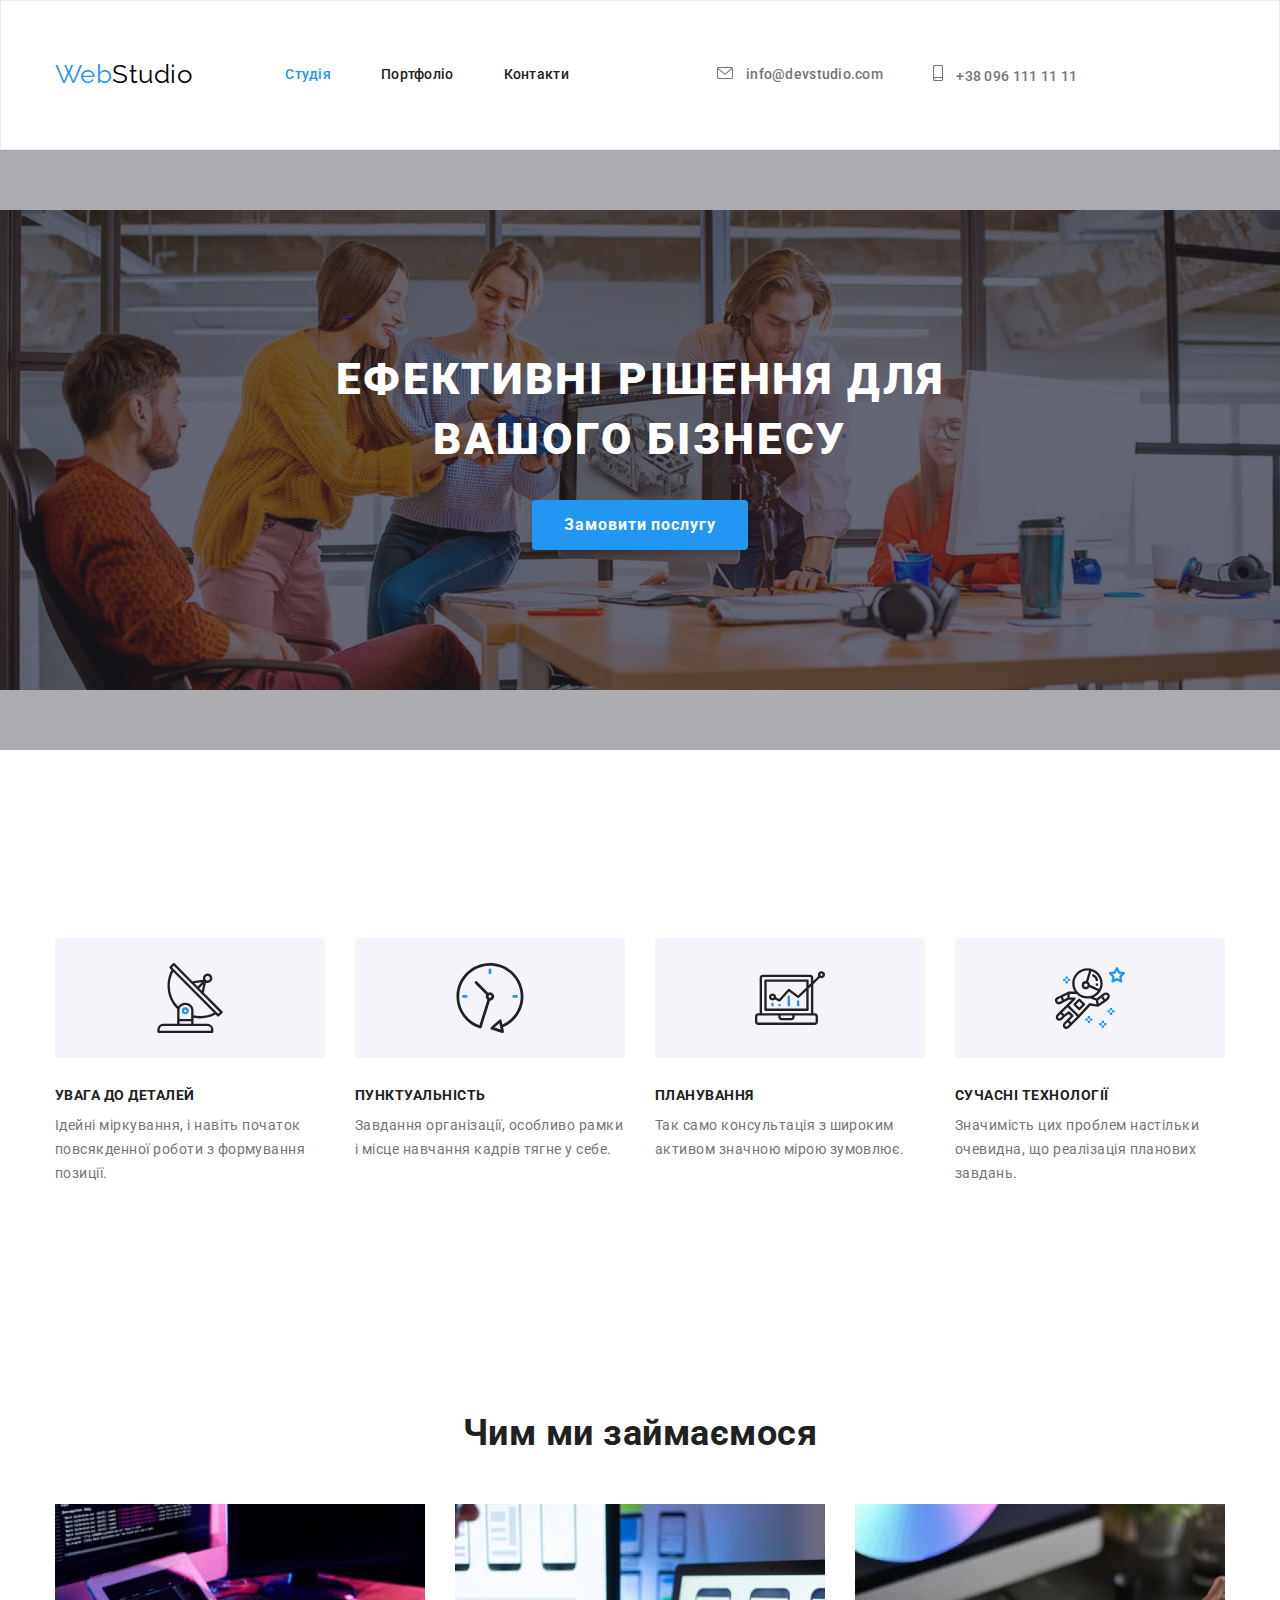
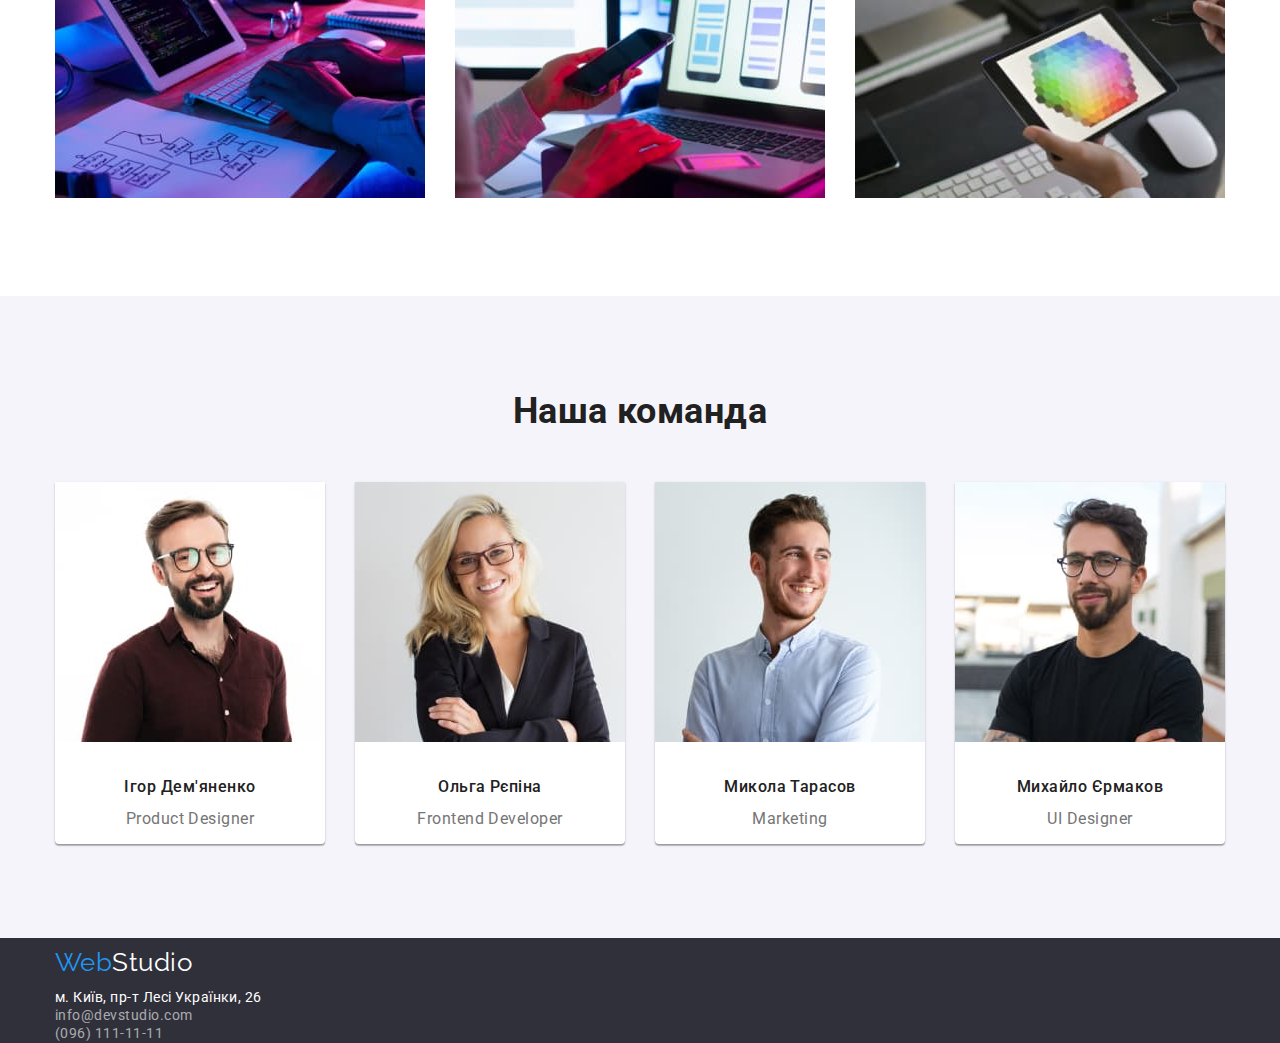
==== index.html @ 2abb7771 "Відредагував Benefits" ====
<!DOCTYPE html>
<html lang="uk">
  <head>
    <meta charset="UTF-8" />
    <meta http-equiv="X-UA-Compatible" content="IE=edge" />
    <meta name="viewport" content="width=device-width, initial-scale=1.0" />
    <title>Document</title>
    <link rel="preconnect" href="https://fonts.googleapis.com" />
    <link rel="preconnect" href="https://fonts.gstatic.com" crossorigin />
    <link
      href="https://fonts.googleapis.com/css2?family=Raleway:wght@700&family=Roboto:wght@400;500;700;900&display=swap"
      rel="stylesheet"
    />
    <link
      rel="stylesheet"
      href="https://cdnjs.cloudflare.com/ajax/libs/modern-normalize/1.1.0/modern-normalize.min.css"
    />
    <link rel="stylesheet" href="./css/styles.css" />
  </head>

  <body>
    <!-- Шапка сайта -->

    <header class="header">
      <div class="container-header">
        <a class="logo" href="./index.html"
          ><span class="logo-web">Web</span>Studio</a
        >

        <nav>
          <ul class="nav-site list">
            <li class="nav-link">
              <a href="./index.html" class="link current">Студія</a>
            </li>
            <li class="nav-link">
              <a href="./portfolio.html" class="link">Портфоліо</a>
            </li>
            <li class="nav-link"><a href="#" class="link">Контакти</a></li>
          </ul>
        </nav>
        <div class="container-contact">
          <ul class="nav list">
            <li class="nav-contact">
              <a href="mailto:info@devstudio.com" class="item-header">
                <svg class="icon-header" width="16" height="12">
                  <use href="./images/sprite.svg#icon-mail"></use>
                </svg>
                info@devstudio.com</a
              >
            </li>
            <li class="nav-contact">
              <a href="tel:+380961111111" class="item-header">
                <svg class="icon-header" width="10" height="16">
                  <use href="./images/sprite.svg#icon-smartphone"></use>
                </svg>
                +38 096 111 11 11</a
              >
            </li>
          </ul>
        </div>
      </div>
    </header>

    <main>
      <!-- Герой -->
      <section class="hero">
        <div class="overlay">
          <h1 class="hero-title">Ефективні рішення для вашого бізнесу</h1>
          <button class="button" type="button">Замовити послугу</button>
        </div>
      </section>

      <!-- Переваги -->
      <section class="section-benefits">
        <div class="container-benefits">
          <h2 hidden>Наши переваги</h2>
          <ul class="section-title list">
            <li class="title-benefits">
              <div class="benefits-img">
              <svg class="benefits-icon" width="70" height="70">
                  <use href="./images/sprite.svg#icon-antenna"></use>>
                </div>             
                  <h3 class="title-item">Увага до деталей</h3>
              <p class="subtitle-item">
                Ідейні міркування, і навіть початок повсякденної роботи з
                формування позиції.
              </p>
            </li>
            <li class="title-benefits">
              <div class="benefits-img">
                <svg class="benefits-icon" width="70" height="70">
                  <use href="./images/sprite.svg#icon-clock"></use>
                </svg>
              </div>
              <h3 class="title-item">Пунктуальність</h3>
              <p class="subtitle-item">
                Завдання організації, особливо рамки і місце навчання кадрів
                тягне у себе.
              </p>
            </li>
            <li class="title-benefits">
              <div class="benefits-img">
              <svg class="benefits-icon" width="70" height="70">
                  <use href="./images/sprite.svg#icon-diagram"></use>>
                </div>         
              <h3 class="title-item">Планування</h3>
              <p class="subtitle-item">
                Так само консультація з широким активом значною мірою зумовлює.
              </p>
            </li>
            <li class="title-benefits">
              <div class="benefits-img">
              <svg class="benefits-icon" width="70" height="70">
                  <use href="./images/sprite.svg#icon-astronaut"></use>>
                </div>         
              <h3 class="title-item">Сучасні технології</h3>
              <p class="subtitle-item">
                Значимість цих проблем настільки очевидна, що реалізація
                планових завдань.
              </p>
            </li>
          </ul>
        </div>
      </section>

      <!-- Що робимо -->
      <section class="section-work">
        <div class="container-work">
          <h2 class="work-title">Чим ми займаємося</h2>
          <ul class="work-list list">
            <li class="photo-work">
              <img
                src="./images/pict1.jpg"
                alt="Друкує на клавіатурі компьютера"
                width="370"
              />
            </li>
            <li class="photo-work">
              <img
                src="./images/pict2.jpg"
                alt="Працює з ноутбуком"
                width="370"
              />
            </li>
            <li class="photo-work">
              <img
                src="./images/pict3.jpg"
                alt="Малює на планшеті"
                width="370"
              />
            </li>
          </ul>
        </div>
      </section>

      <!-- Наша команда -->
      <section class="section-team">
        <div class="container-team">
          <h2 class="team-title">Наша команда</h2>
          <ul class="team list">
            <li class="tiam-foto">
              <img src="./images/photo1.jpg" alt="Ігор" width="270" />
              <h3 class="title">Ігор Дем'яненко</h3>
              <p class="subtitle">Product Designer</p>
            </li>
            <li class="tiam-foto">
              <img src="./images/photo2.jpg" alt="Ольга" width="270" />
              <h3 class="title">Ольга Рєпіна</h3>
              <p class="subtitle">Frontend Developer</p>
            </li>
            <li class="tiam-foto">
              <img src="./images/photo3.jpg" alt="Микола" width="270" />
              <h3 class="title">Микола Тарасов</h3>
              <p class="subtitle">Marketing</p>
            </li>
            <li class="tiam-foto">
              <img src="./images/photo4.jpg" alt="Михайло" width="270" />
              <h3 class="title">Михайло Єрмаков</h3>
              <p class="subtitle">UI Designer</p>
            </li>
          </ul>
        </div>
      </section>
    </main>

    <!-- Футер -->
    <footer class="footer">
      <div class="container-footer">
        <a class="logo-footer" href="./index.html"
          ><span class="logo-webf">Web</span>Studio</a
        >

        <address>
          <ul class="nav-footer list">
            <li>
              <a
                class="items"
                href="https://goo.gl/maps/CPtrU1FHBa2aNyZL9"
                target="_blank"
                rel="noopener noreferrer nofollow"
              >
                м. Київ, пр-т Лесі Українки, 26</a
              >
            </li>
            <li>
              <a class="items-contact" href="mailto:info@devstudio.com"
                >info@devstudio.com</a
              >
            </li>
            <li>
              <a class="items-contact" href="tel:+380961111111"
                >(096) 111-11-11</a
              >
            </li>
          </ul>
        </address>
      </div>
    </footer>
  </body>
</html>
---- css/styles.css ----
/* колір основного тексту #212121*/
/* вторинний колір тексту rgba(117, 117, 117, 1) */
/* білий #FFFFFF */
/* акцент #2196F3 */
/* вторинний колір фона #F5F4FA */
/* колір контактів #757575 */

:root {
  --primary-text-color: #212121;
  --color-white: #ffffff;
  --text-color: #757575;
  --accent-color: #2196f3;
  --background-color-primary: #2f303a;
  --background-color: #f5f5f5;
  --background-color-sekondary: #f5f4fa;
  --color-logo: #000000;
  --background-color-button: #188ce8;
  --font-family-primary: Roboto;
  --font-family-sekondary: Raleway;
  --color-text-contact: rgba(255, 255, 255, 0.6);
}

body {
  color: var(--primary-text-color);
  font-family: Roboto, sans-serif;
  letter-spacing: 0.03em;
}

.list {
  padding: 0;
  margin: 0;
  list-style: none;
}

/* Лого */

.header {
  border: 1px solid #ececec;
}

.container-header {
  display: flex;
  justify-content: space-between;
  align-items: center;
  width: 100%;
  max-width: 1200px;
  margin: 0 auto;
  padding: 0 15px;
}

.logo {
  padding-top: 24px;
  padding-bottom: 25px;
  margin-right: 93px;

  font-family: var(--font-family-sekondary);
  font-size: 26px;
  line-height: 1.9;
  text-decoration: none;
}

.logo .logo-web {
  color: var(--accent-color);
}

.logo .logo-web:hover,
.logo .logo-web:focus {
  color: var(--primary-text-color);
}

.logo {
  color: var(--color-logo);
}

.logo:hover,
.logo:focus {
  color: var(--accent-color);
}

.nav-site {
  display: flex;
  padding: 32px 0;
  margin: 0 auto;
}

.nav-link:not(:last-child) {
  margin-right: 50px;
}

.nav-link:last-child {
  margin-right: auto;
}

.nav-link .link {
  color: var(--primary-text-color);
  display: block;
  padding: 32px 0;

  font-weight: 500;
  font-size: 14px;
  line-height: 1.14;
  letter-spacing: 0.02em;
  text-decoration: none;
}

.nav-link .link:hover,
.nav-link .link:focus {
  color: var(--accent-color);
}

.nav-link .link.current {
  color: var(--accent-color);
}

.container-contact {
  max-width: 1200px;
  padding-top: 32px;
  padding-bottom: 32px;
  margin: 0 auto;
  text-align: center;
}
.nav {
  display: flex;
  gap: 50px;
}

.nav-contact {
  display: flex;
  justify-content: center;
  align-items: center;
}
.icon-header {
  margin-right: 10px;
  margin-left: auto;
  fill: currentColor;
}
.icon-header:hover {
  color: var(--accent-color);
}

.nav .item-header {
  display: block;
  padding: 32px 0;
  color: var(--text-color);

  font-weight: 500;
  font-size: 14px;
  line-height: 1.14;
  letter-spacing: 0.02em;
  text-decoration: none;
}

.nav .item-header:hover,
.nav .item-header:focus {
  color: var(--accent-color);
}

/* Hero */

.hero {
  padding: 0 0 94px 0;
  text-align: center;
}

.overlay {
  max-width: 100%;
  width: 1600px;
  height: 600px;
  margin-left: auto;
  margin-right: auto;
  background-image: linear-gradient(
      to right,
      rgba(47, 48, 58, 0.4),
      rgba(47, 48, 58, 0.4)
    ),
    url('../images/bg-hero.jpg');
  background-repeat: no-repeat;
  background-position: center;
  background-size: contain;
}

.hero-title {
  max-width: 696px;
  padding-top: 200px;
  margin-top: 0;
  margin-bottom: 30px;
  margin-left: auto;
  margin-right: auto;
  color: var(--color-white);

  font-weight: 900;
  font-size: 44px;
  line-height: 1.36;
  letter-spacing: 0.06em;
  text-transform: uppercase;
}

.button {
  cursor: pointer;

  min-width: 216px;
  padding: 10px 32px;
  margin-bottom: 200px;
  margin-left: auto;
  margin-right: auto;

  font-family: inherit;
  font-weight: 700;
  font-size: 16px;
  line-height: 1.88;
  letter-spacing: 0.06em;
  box-shadow: 0px 4px 4px rgba(0, 0, 0, 0.15);
  border-radius: 4px;
  border: none;
  color: var(--color-white);
  background-color: var(--accent-color);
}

.button:hover,
.button:focus {
  color: var(--color-white);
  background-color: var(--background-color-button);
}

/* Section Переваги */
.section-benefits {
  padding: 94px 0;
}

.container-benefits {
  width: 100%;
  max-width: 1200px;
  margin: 0 auto;
  padding: 0 15px;
}
.section-title {
  display: flex;
  padding-bottom: 24px;
  gap: 30px;
}

.benefits-img {
  display: flex;
  justify-content: center;
  align-items: center;
  width: 270px;
  height: 120px;
  margin-bottom: 30px;
  fill: currentColor;
  background-color: var(--background-color-sekondary);
  border-radius: 4px;
}

.title-item {
  margin-bottom: 10px;
  margin-top: 0;
  font-size: 14px;
  line-height: 1.14;
  text-transform: uppercase;
  color: var(--primary-text-color);
}

.subtitle-item {
  margin-top: 0;

  color: var(--text-color);

  font-size: 14px;
  line-height: 1.71;
}

/* Section Що робимо */
.section-work {
  padding: 94px 0;
  text-align: center;
}

.container-work {
  width: 100%;
  max-width: 1200px;
  margin: 0 auto;
  padding: 0 15px;
}

.work-list {
  display: flex;
  justify-content: center;
  align-items: center;
  gap: 30px;
}

.work-title {
  margin-top: 0;
  margin-bottom: 50px;

  color: var(--primary-text-color);

  font-size: 36px;
  line-height: 1.17;
}

.photo-work:last-child {
  margin-right: 215px;
}

.photo-work:first-child {
  margin-left: 215px;
}
/* Section Наша команда */

.section-team {
  padding: 94px 0;
  text-align: center;
  background-color: var(--background-color-sekondary);
}

.container-team {
  width: 100%;
  max-width: 1200px;
  margin: 0 auto;
  padding: 0 15px;
}

.team {
  display: flex;
  justify-content: center;
  align-items: center;
  gap: 30px;
}

.team-title {
  display: flex;
  justify-content: center;
  align-items: center;
  margin-top: 0;
  margin-bottom: 50px;

  color: var(--primary-text-color);

  font-size: 36px;
  line-height: 1.17;
}

.tiam-foto {
  display: block;

  background-color: var(--color-white);
  box-shadow: 0px 1px 3px rgba(0, 0, 0, 0.12), 0px 1px 1px rgba(0, 0, 0, 0.14),
    0px 2px 1px rgba(0, 0, 0, 0.2);
  border-radius: 0px 0px 4px 4px;
}

.title {
  margin-top: 30px;
  margin-bottom: 0;
  color: var(--primary-text-color);

  font-weight: 500;
  font-size: 16px;
  line-height: 1.19;
}

.subtitle {
  margin-top: 10pt;
  margin-bottom: 16px;
  color: var(--text-color);

  font-size: 16px;
  line-height: 1.19;
}

.social-team {
  display: flex;
  justify-content: center;
  align-items: center;
  width: 206px;
  height: 44px;
  margin-bottom: 30px;
  gap: 16px;
}
.social-icons {
}

/* Footer */
.footer {
  padding-top: 0;
  background-color: var(--background-color-primary);
}

.container-footer {
  width: 100%;
  max-width: 1200px;
  margin: 0 auto;
  padding: 0 15px;
}

.logo-footer .logo-webf {
  font-family: var(--font-family-sekondary);
  font-size: 26px;
  line-height: 1.9;

  color: var(--accent-color);
}

.logo-footer .logo-webf:hover,
.logof .logo-webf:focus {
  color: var(--color-white);
}

.logo-footer {
  font-family: var(--font-family-sekondary);
  font-size: 26px;
  line-height: 1.9;
  text-decoration: none;
  color: var(--color-white);
}

.logo-footer:hover,
.logo-footer:focus {
  color: var(--accent-color);
}

.nav-footer .items {
  color: var(--color-white);

  font-style: normal;
  font-size: 14px;
  line-height: 1.17;
  text-decoration: none;
}

.nav-footer .items:hover,
.nav-footer .items:focus {
  color: var(--accent-color);
}

.nav-footer .items-contact {
  color: var(--color-text-contact);

  font-style: normal;
  font-size: 14px;
  line-height: 1.17;
  text-decoration: none;
}

.nav-footer .items-contact:hover,
.nav-footer .items-contact:focus {
  color: var(--accent-color);
}

/* Стилі для portfolio.html */

/* Кнопки навігації */
.project {
  padding: 94px 0;
  background-color: var(--color-white);
  border: 1px solid #eeeeee;
}

.container-project {
  width: 100%;
  max-width: 1200px;
  margin: 0 auto;
  padding: 0 15px;
}

.btn {
  display: flex;
  justify-content: center;
  margin-bottom: 50px;
  gap: 8px;
}

.buttons {
  cursor: pointer;

  padding: 6px 22px;

  color: var(--primary-text-color);
  background-color: var(--background-color-sekondary);
  box-shadow: 0px 3px 1px rgba(0, 0, 0, 0.1), 0px 1px 2px rgba(0, 0, 0, 0.08),
    0px 2px 2px rgba(0, 0, 0, 0.12);
  border-radius: 4px;
  border: none;

  font-family: inherit;
  font-weight: 500;
  font-size: 16px;
  line-height: 1.63;
  text-align: center;
}

.buttons:hover,
.buttons:focus {
  color: var(--color-white);
  background-color: var(--accent-color);
}

/* Наші проекти */
.container-portfolio {
  width: 100%;
  max-width: 1200px;
  margin: 0 auto;
  padding: 0;
}
.portfolio-list {
  display: flex;
  justify-content: space-between;
  flex-wrap: wrap;
  padding: 0;
  margin: 0;
  gap: 30px 30px;
}

.section-project {
  width: 370px;
  height: 404px;
  border: 1px solid #eeeeee;
}

.photo-portfolio {
  display: block;
  margin-bottom: 20px;
}

.aside-subject {
  padding: 0 24px;

  margin-top: 0;
  margin-bottom: 4px;
  color: var(--primary-text-color);

  font-size: 18px;
  line-height: 2;
  letter-spacing: 0.06em;
}

.subject {
  padding: 0 24px;
  margin-top: 0px;
  margin-bottom: 20px;
  color: var(--text-color);

  font-size: 16px;
  line-height: 1.88;
}
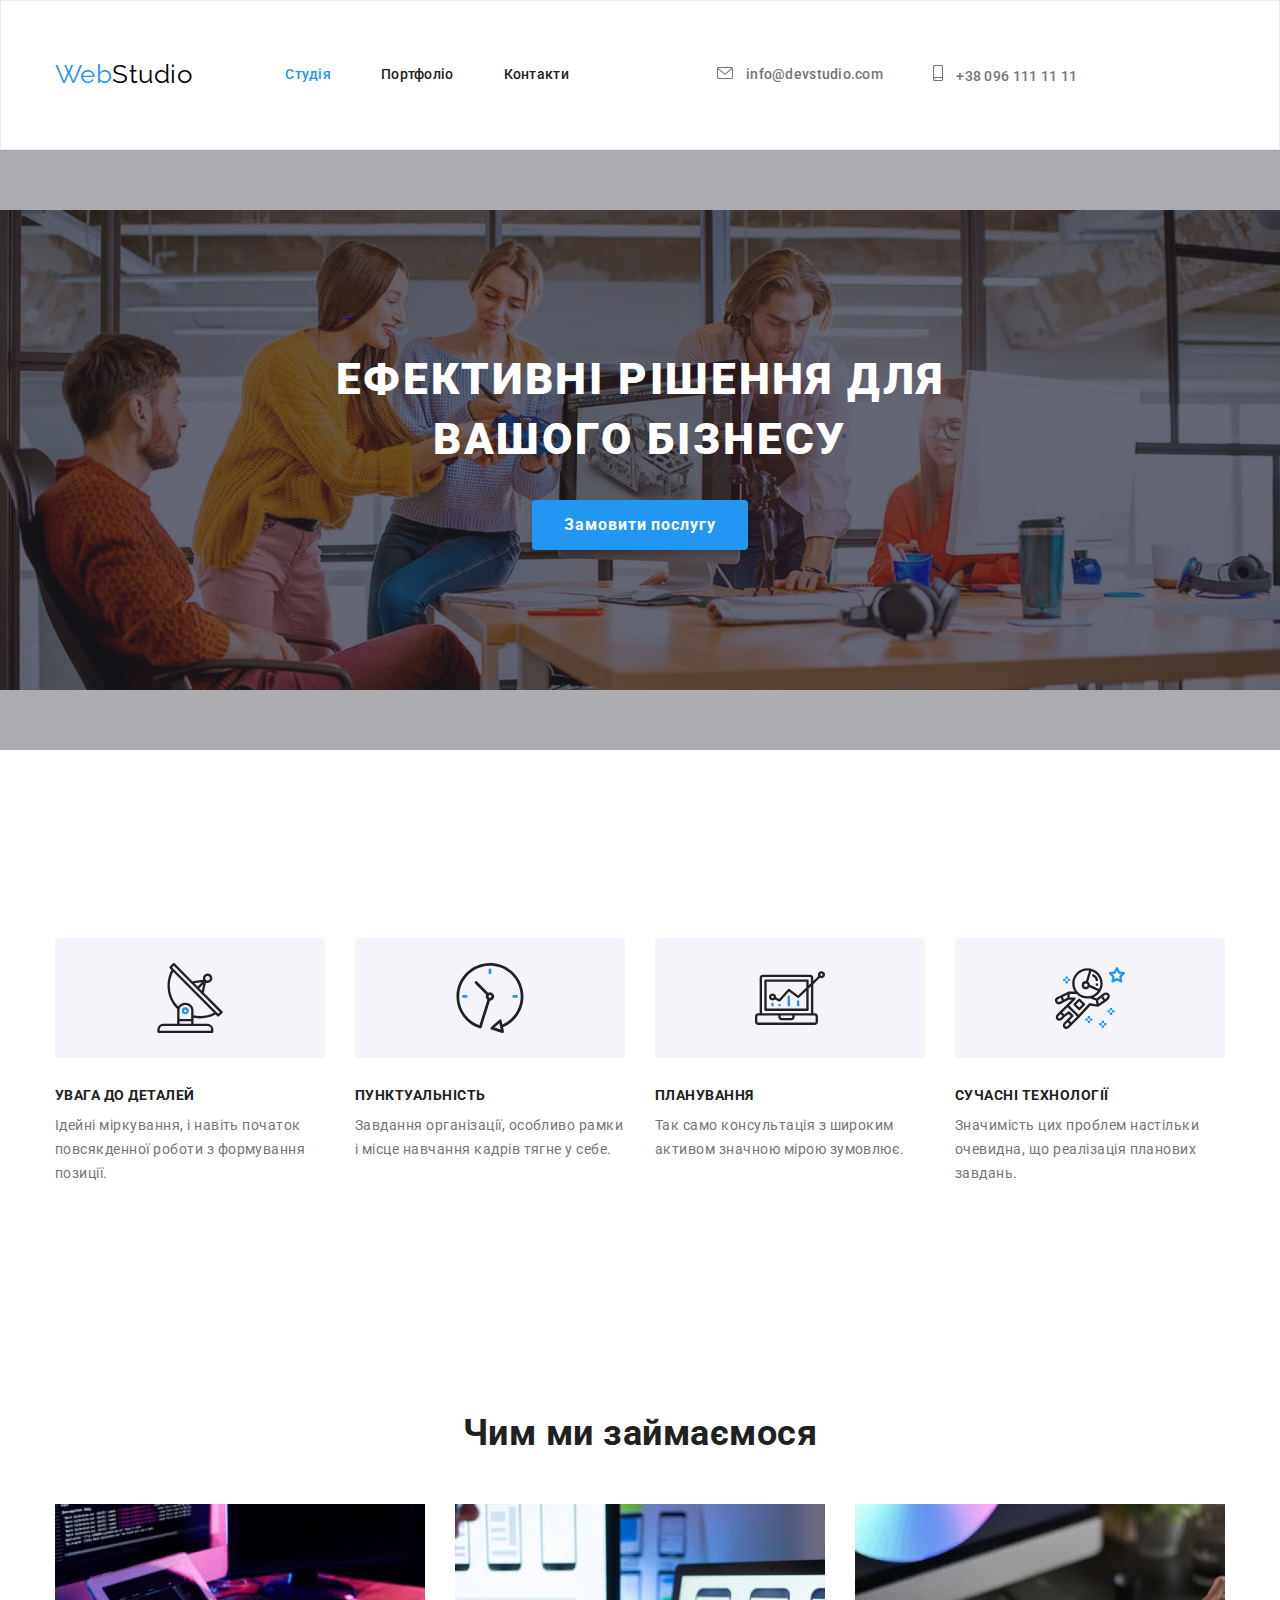
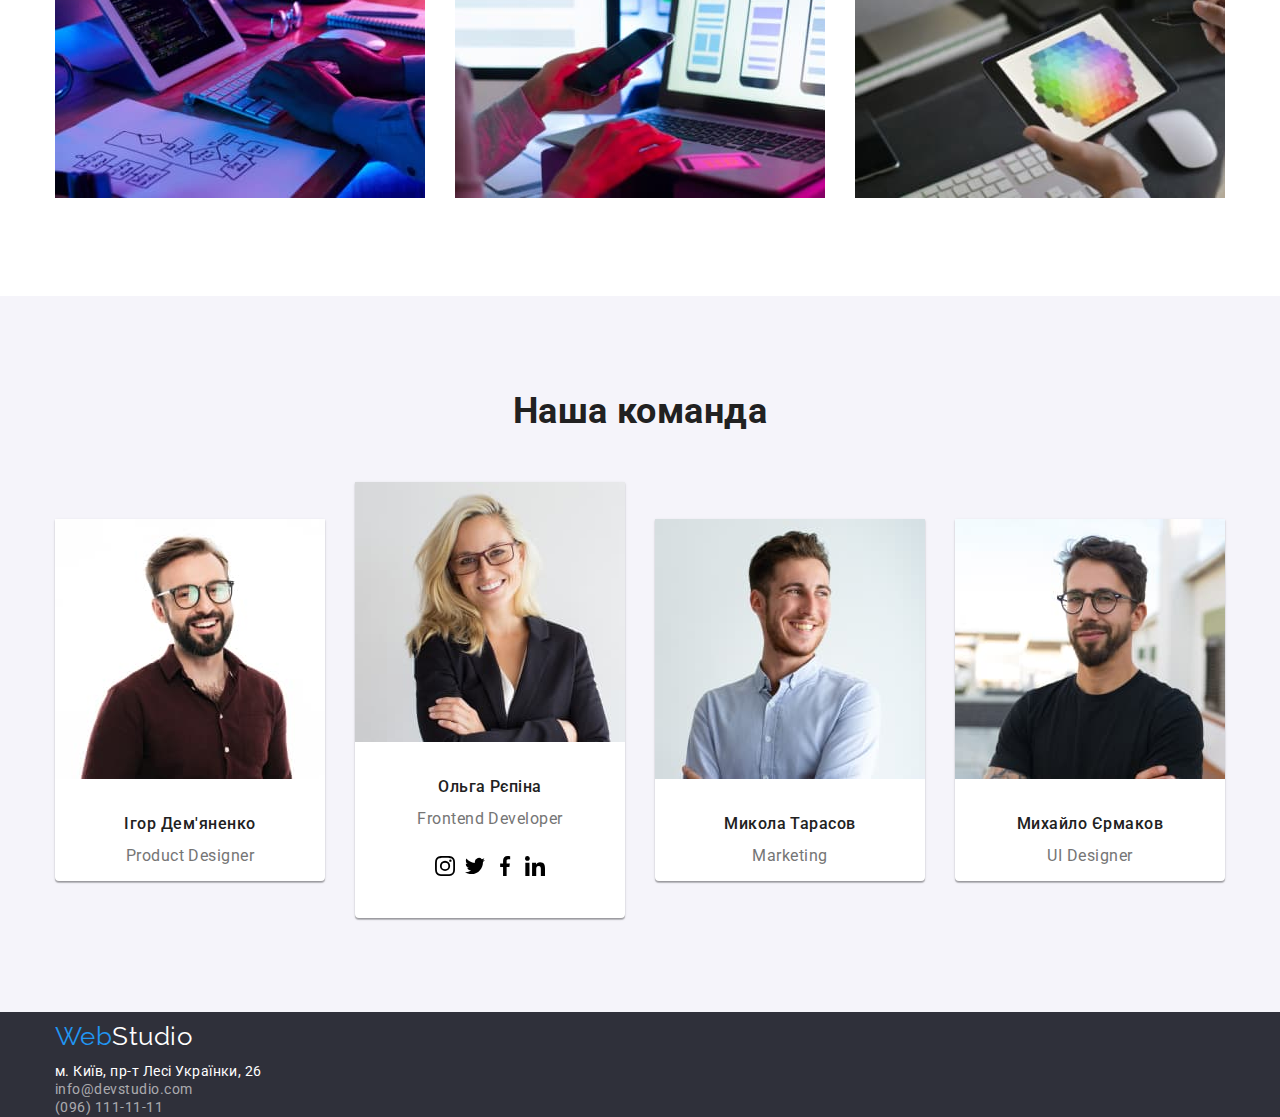
==== commit 64953537: "Logo social" ====
--- a/index.html
+++ b/index.html
@@ -75,12 +75,13 @@
         <div class="container-benefits">
           <h2 hidden>Наши переваги</h2>
           <ul class="section-title list">
+            
             <li class="title-benefits">
               <div class="benefits-img">
               <svg class="benefits-icon" width="70" height="70">
-                  <use href="./images/sprite.svg#icon-antenna"></use>>
-                </div>             
-                  <h3 class="title-item">Увага до деталей</h3>
+                  <use href="./images/sprite.svg#icon-antenna"></use>
+                </div>
+                <h3 class="title-item">Увага до деталей</h3>
               <p class="subtitle-item">
                 Ідейні міркування, і навіть початок повсякденної роботи з
                 формування позиції.
@@ -167,6 +168,31 @@
               <img src="./images/photo2.jpg" alt="Ольга" width="270" />
               <h3 class="title">Ольга Рєпіна</h3>
               <p class="subtitle">Frontend Developer</p>
+            <ul class="social-team list"> 
+              <div class="social-logo">
+                <li>                  
+                  <svg class="social-icon" width="20" height="20">
+                    <use href="./images/sprite.svg#icon-instagram"></use>
+                  </svg>
+                </li>
+                <li>                  
+                  <svg class="social-icon" width="20" height="20">
+                    <use href="./images/sprite.svg#icon-twitter"></use>
+                  </svg>
+                </li>
+                <li>                  
+                  <svg class="social-icon" width="20" height="20">
+                    <use href="./images/sprite.svg#icon-facebook"></use>
+                  </svg>
+                </li>
+                <li>                  
+                  <svg class="social-icon" width="20" height="20">
+                    <use href="./images/sprite.svg#icon-linkedin"></use>
+                  </svg>
+                </li>
+              </div>
+
+            </ul>
             </li>
             <li class="tiam-foto">
               <img src="./images/photo3.jpg" alt="Микола" width="270" />
--- a/css/styles.css
+++ b/css/styles.css
@@ -378,9 +378,27 @@
   margin-bottom: 30px;
   gap: 16px;
 }
-.social-icons {
-}
-
+
+.social-team {
+  margin-left: auto;
+  margin-right: auto;
+}
+
+.social-logo {
+  display: flex;
+  justify-content: center;
+  align-items: center;
+  width: 206px;
+  height: 44px;
+
+  gap: 10px;
+}
+
+.social-icon {
+  display: flex;
+  justify-content: center;
+  align-items: center;
+}
 /* Footer */
 .footer {
   padding-top: 0;
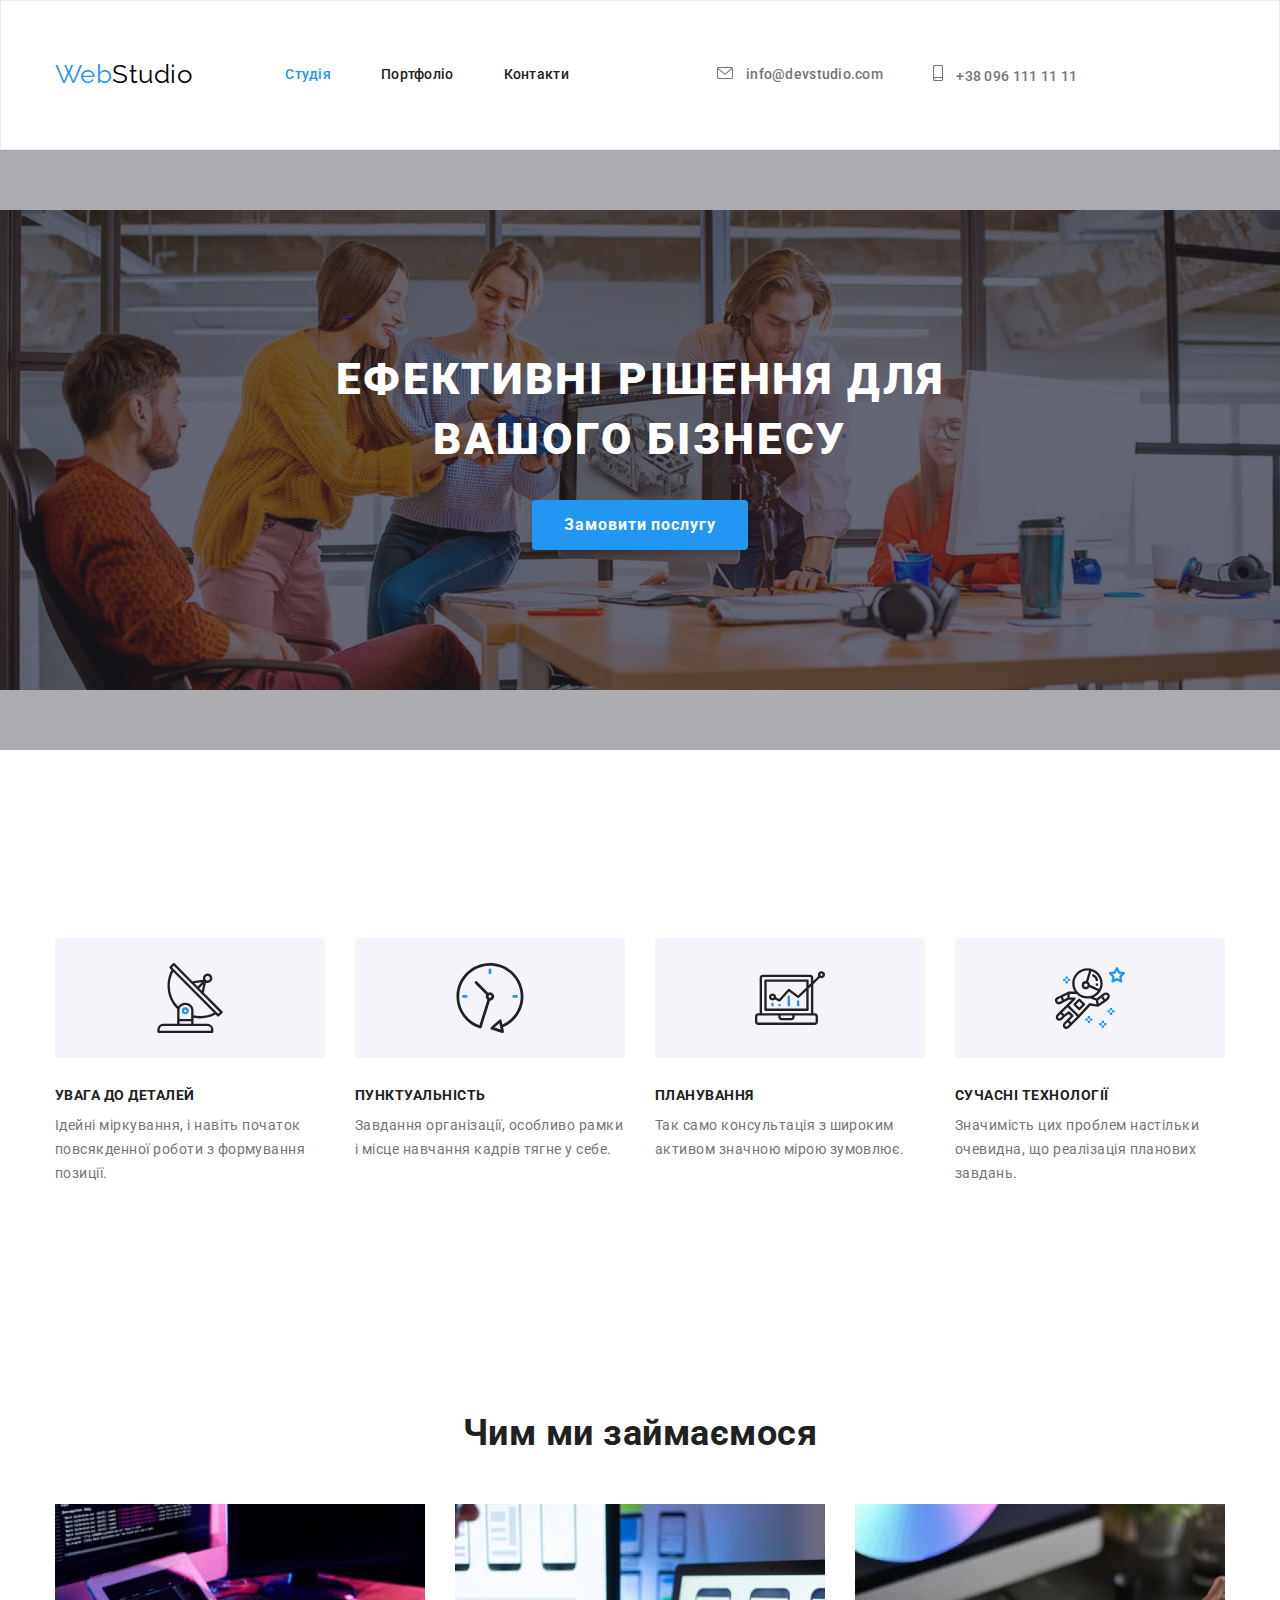
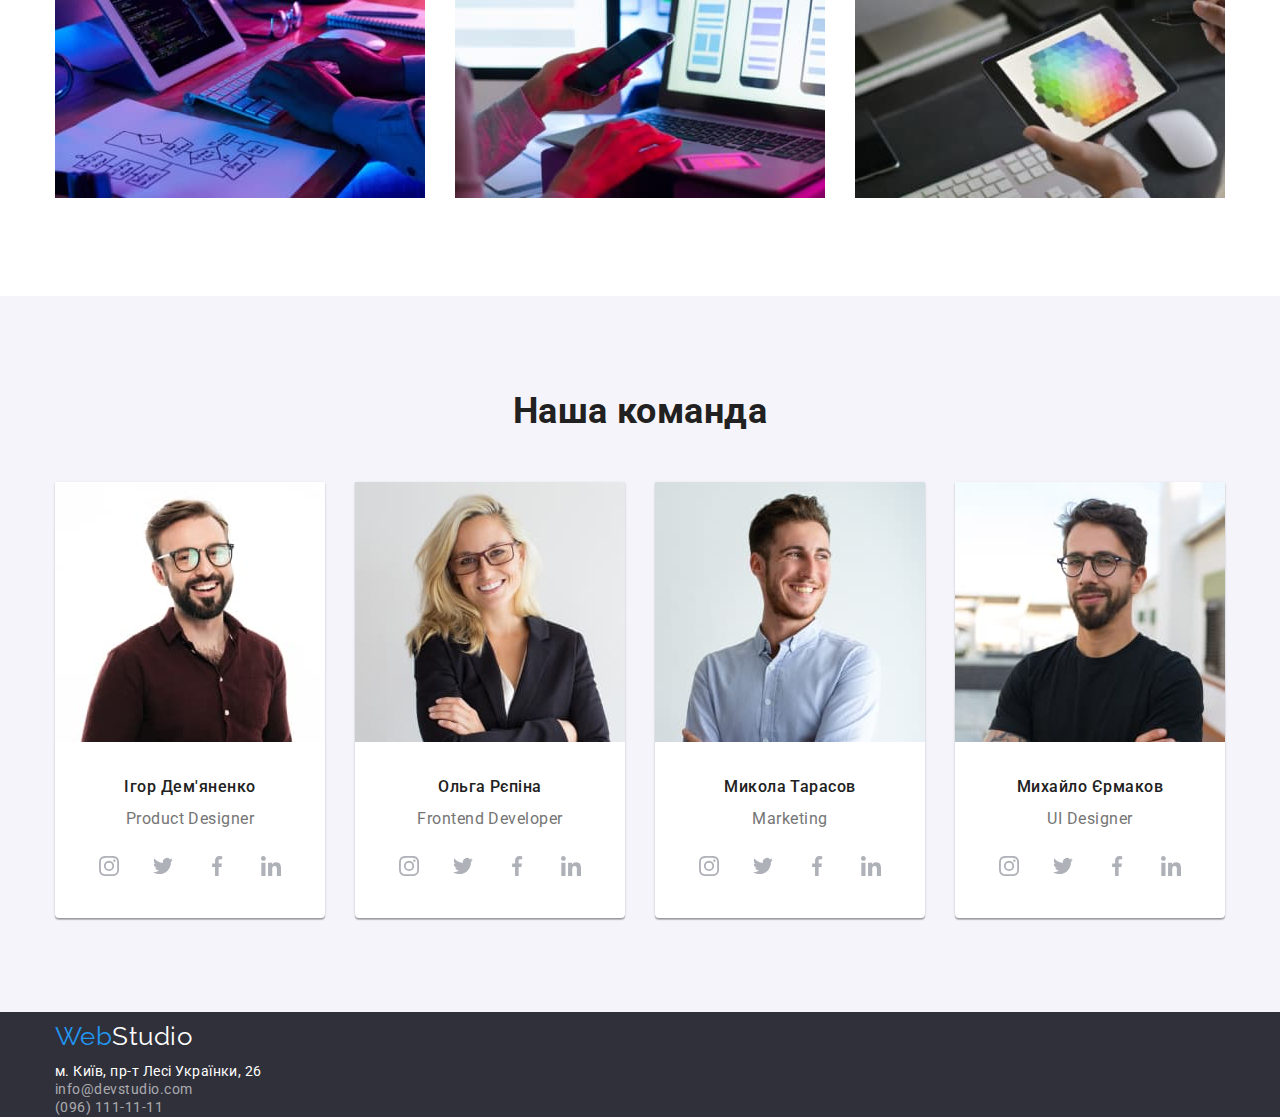
==== commit f8022e20: "Icon Team" ====
--- a/index.html
+++ b/index.html
@@ -74,8 +74,7 @@
       <section class="section-benefits">
         <div class="container-benefits">
           <h2 hidden>Наши переваги</h2>
-          <ul class="section-title list">
-            
+          <ul class="section-title list">            
             <li class="title-benefits">
               <div class="benefits-img">
               <svg class="benefits-icon" width="70" height="70">
@@ -163,6 +162,38 @@
               <img src="./images/photo1.jpg" alt="Ігор" width="270" />
               <h3 class="title">Ігор Дем'яненко</h3>
               <p class="subtitle">Product Designer</p>
+            <ul class="social-team list"> 
+              <div class="social-logo">
+                <li>
+                  <a class="social-link" href="#">                   
+                  <svg class="social-icon" width="20" height="20">
+                    <use href="./images/sprite.svg#icon-instagram"></use>
+                  </svg>
+                  </a> 
+                </li>
+                <li> 
+                  <a class="social-link" href="#">                 
+                  <svg class="social-icon" width="20" height="20">
+                    <use href="./images/sprite.svg#icon-twitter"></use>
+                  </svg>
+                  </a>
+                </li>
+                <li>
+                  <a class="social-link" href="#">
+                  <svg class="social-icon" width="20" height="20">
+                    <use href="./images/sprite.svg#icon-facebook"></use>
+                  </svg>
+                  </a>
+                </li>
+                <li>
+                  <a class="social-link" href="#">                                
+                  <svg class="social-icon" width="20" height="20">
+                    <use href="./images/sprite.svg#icon-linkedin"></use>
+                  </svg>
+                  </a>
+                </li>
+              </div>
+            </ul>
             </li>
             <li class="tiam-foto">
               <img src="./images/photo2.jpg" alt="Ольга" width="270" />
@@ -170,39 +201,110 @@
               <p class="subtitle">Frontend Developer</p>
             <ul class="social-team list"> 
               <div class="social-logo">
-                <li>                  
+                <li>
+                  <a class="social-link" href="#">                   
                   <svg class="social-icon" width="20" height="20">
                     <use href="./images/sprite.svg#icon-instagram"></use>
                   </svg>
-                </li>
-                <li>                  
+                  </a> 
+                </li>
+                <li> 
+                  <a class="social-link" href="#">                 
                   <svg class="social-icon" width="20" height="20">
                     <use href="./images/sprite.svg#icon-twitter"></use>
                   </svg>
-                </li>
-                <li>                  
+                  </a>
+                </li>
+                <li>
+                  <a class="social-link" href="#">
                   <svg class="social-icon" width="20" height="20">
                     <use href="./images/sprite.svg#icon-facebook"></use>
                   </svg>
-                </li>
-                <li>                  
+                  </a>
+                </li>
+                <li>
+                  <a class="social-link" href="#">                                
                   <svg class="social-icon" width="20" height="20">
                     <use href="./images/sprite.svg#icon-linkedin"></use>
                   </svg>
-                </li>
-              </div>
-
+                  </a>
+                </li>
+              </div>
             </ul>
             </li>
             <li class="tiam-foto">
               <img src="./images/photo3.jpg" alt="Микола" width="270" />
               <h3 class="title">Микола Тарасов</h3>
               <p class="subtitle">Marketing</p>
+              <ul class="social-team list"> 
+              <div class="social-logo">
+                <li>
+                  <a class="social-link" href="#">                   
+                  <svg class="social-icon" width="20" height="20">
+                    <use href="./images/sprite.svg#icon-instagram"></use>
+                  </svg>
+                  </a> 
+                </li>
+                <li> 
+                  <a class="social-link" href="#">                 
+                  <svg class="social-icon" width="20" height="20">
+                    <use href="./images/sprite.svg#icon-twitter"></use>
+                  </svg>
+                  </a>
+                </li>
+                <li>
+                  <a class="social-link" href="#">
+                  <svg class="social-icon" width="20" height="20">
+                    <use href="./images/sprite.svg#icon-facebook"></use>
+                  </svg>
+                  </a>
+                </li>
+                <li>
+                  <a class="social-link" href="#">                                
+                  <svg class="social-icon" width="20" height="20">
+                    <use href="./images/sprite.svg#icon-linkedin"></use>
+                  </svg>
+                  </a>
+                </li>
+              </div>
+            </ul>
             </li>
             <li class="tiam-foto">
               <img src="./images/photo4.jpg" alt="Михайло" width="270" />
               <h3 class="title">Михайло Єрмаков</h3>
               <p class="subtitle">UI Designer</p>
+              <ul class="social-team list"> 
+              <div class="social-logo">
+                <li>
+                  <a class="social-link" href="#">                   
+                  <svg class="social-icon" width="20" height="20">
+                    <use href="./images/sprite.svg#icon-instagram"></use>
+                  </svg>
+                  </a> 
+                </li>
+                <li> 
+                  <a class="social-link" href="#">                 
+                  <svg class="social-icon" width="20" height="20">
+                    <use href="./images/sprite.svg#icon-twitter"></use>
+                  </svg>
+                  </a>
+                </li>
+                <li>
+                  <a class="social-link" href="#">
+                  <svg class="social-icon" width="20" height="20">
+                    <use href="./images/sprite.svg#icon-facebook"></use>
+                  </svg>
+                  </a>
+                </li>
+                <li>
+                  <a class="social-link" href="#">                                
+                  <svg class="social-icon" width="20" height="20">
+                    <use href="./images/sprite.svg#icon-linkedin"></use>
+                  </svg>
+                  </a>
+                </li>
+              </div>
+            </ul>
             </li>
           </ul>
         </div>
--- a/css/styles.css
+++ b/css/styles.css
@@ -18,6 +18,7 @@
   --font-family-primary: Roboto;
   --font-family-sekondary: Raleway;
   --color-text-contact: rgba(255, 255, 255, 0.6);
+  --background-color-social: #afb1b8;
 }
 
 body {
@@ -390,15 +391,24 @@
   align-items: center;
   width: 206px;
   height: 44px;
-
   gap: 10px;
 }
 
-.social-icon {
-  display: flex;
-  justify-content: center;
-  align-items: center;
-}
+.social-link {
+  display: flex;
+  justify-content: center;
+  align-items: center;
+  width: 44px;
+  height: 44px;
+  fill: var(--background-color-social);
+  background-color: var(--color-white);
+  border-radius: 50%;
+}
+.social-link:hover {
+  fill: var(--color-white);
+  background-color: var(--accent-color);
+}
+
 /* Footer */
 .footer {
   padding-top: 0;
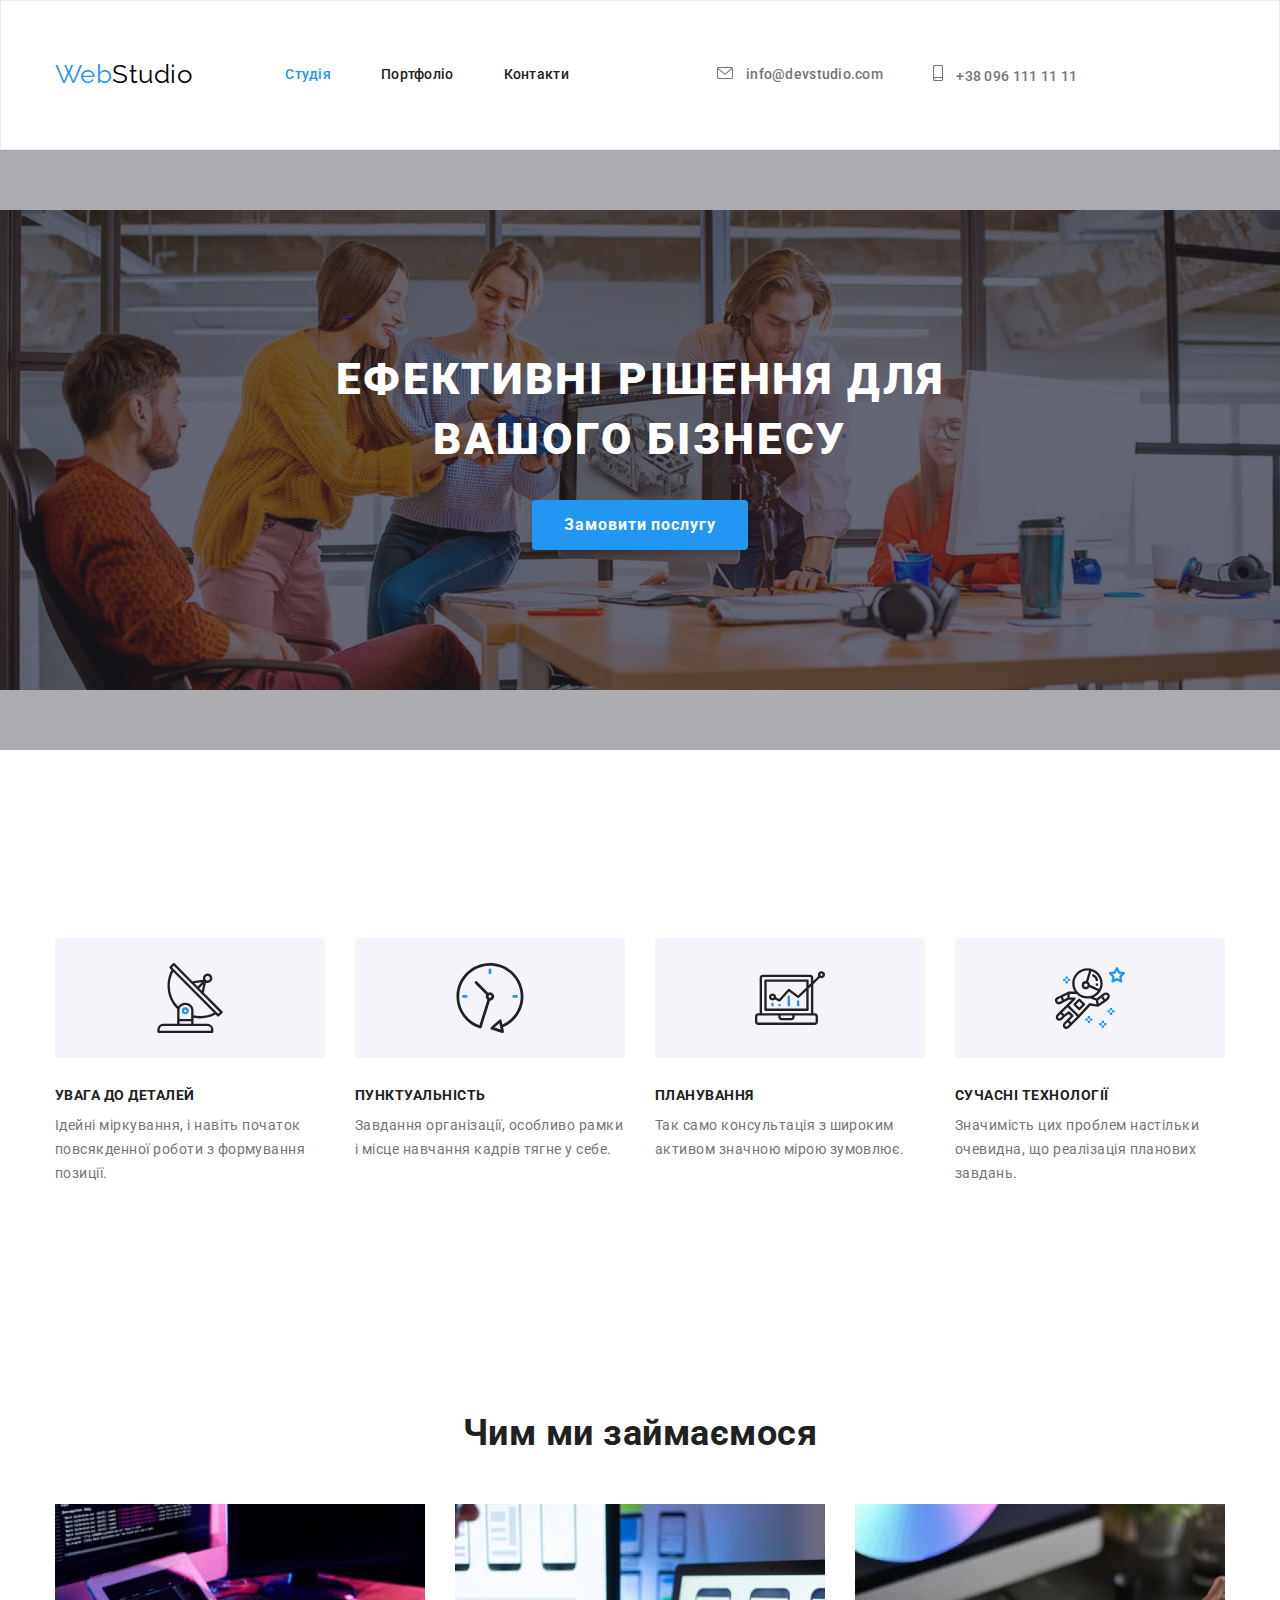
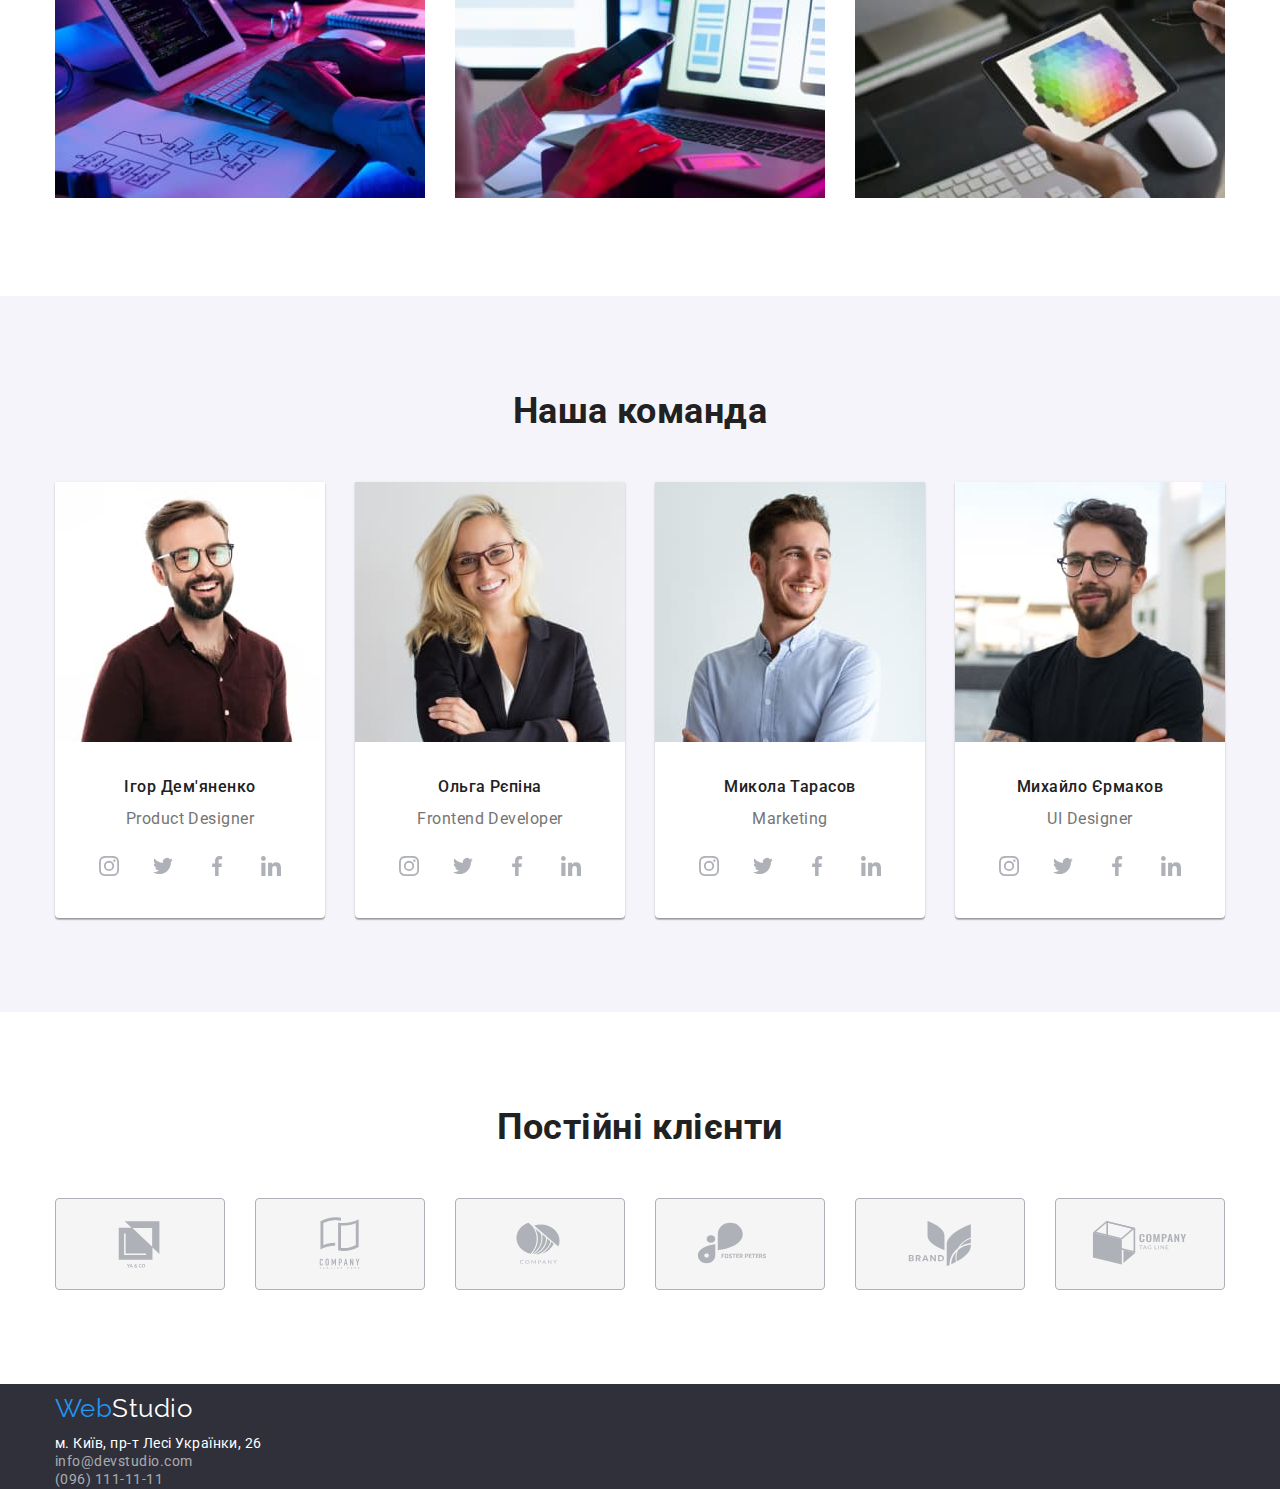
==== commit bc065791: "Додав "Постійні клієнти"" ====
--- a/index.html
+++ b/index.html
@@ -74,13 +74,14 @@
       <section class="section-benefits">
         <div class="container-benefits">
           <h2 hidden>Наши переваги</h2>
-          <ul class="section-title list">            
+          <ul class="section-title list">
             <li class="title-benefits">
               <div class="benefits-img">
-              <svg class="benefits-icon" width="70" height="70">
+                <svg class="benefits-icon" width="70" height="70">
                   <use href="./images/sprite.svg#icon-antenna"></use>
-                </div>
-                <h3 class="title-item">Увага до деталей</h3>
+                </svg>
+              </div>
+              <h3 class="title-item">Увага до деталей</h3>
               <p class="subtitle-item">
                 Ідейні міркування, і навіть початок повсякденної роботи з
                 формування позиції.
@@ -100,9 +101,10 @@
             </li>
             <li class="title-benefits">
               <div class="benefits-img">
-              <svg class="benefits-icon" width="70" height="70">
-                  <use href="./images/sprite.svg#icon-diagram"></use>>
-                </div>         
+                <svg class="benefits-icon" width="70" height="70">
+                  <use href="./images/sprite.svg#icon-diagram"></use>
+                </svg>
+              </div>
               <h3 class="title-item">Планування</h3>
               <p class="subtitle-item">
                 Так само консультація з широким активом значною мірою зумовлює.
@@ -110,9 +112,10 @@
             </li>
             <li class="title-benefits">
               <div class="benefits-img">
-              <svg class="benefits-icon" width="70" height="70">
-                  <use href="./images/sprite.svg#icon-astronaut"></use>>
-                </div>         
+                <svg class="benefits-icon" width="70" height="70">
+                  <use href="./images/sprite.svg#icon-astronaut"></use>
+                </svg>
+              </div>
               <h3 class="title-item">Сучасні технології</h3>
               <p class="subtitle-item">
                 Значимість цих проблем настільки очевидна, що реалізація
@@ -162,149 +165,200 @@
               <img src="./images/photo1.jpg" alt="Ігор" width="270" />
               <h3 class="title">Ігор Дем'яненко</h3>
               <p class="subtitle">Product Designer</p>
-            <ul class="social-team list"> 
-              <div class="social-logo">
-                <li>
-                  <a class="social-link" href="#">                   
-                  <svg class="social-icon" width="20" height="20">
-                    <use href="./images/sprite.svg#icon-instagram"></use>
-                  </svg>
-                  </a> 
-                </li>
-                <li> 
-                  <a class="social-link" href="#">                 
-                  <svg class="social-icon" width="20" height="20">
-                    <use href="./images/sprite.svg#icon-twitter"></use>
-                  </svg>
-                  </a>
-                </li>
-                <li>
-                  <a class="social-link" href="#">
-                  <svg class="social-icon" width="20" height="20">
-                    <use href="./images/sprite.svg#icon-facebook"></use>
-                  </svg>
-                  </a>
-                </li>
-                <li>
-                  <a class="social-link" href="#">                                
-                  <svg class="social-icon" width="20" height="20">
-                    <use href="./images/sprite.svg#icon-linkedin"></use>
-                  </svg>
-                  </a>
-                </li>
-              </div>
-            </ul>
+              <ul class="social-team list">
+                <div class="social-logo">
+                  <li>
+                    <a class="social-link" href="#">
+                      <svg class="social-icon" width="20" height="20">
+                        <use href="./images/sprite.svg#icon-instagram"></use>
+                      </svg>
+                    </a>
+                  </li>
+                  <li>
+                    <a class="social-link" href="#">
+                      <svg class="social-icon" width="20" height="20">
+                        <use href="./images/sprite.svg#icon-twitter"></use>
+                      </svg>
+                    </a>
+                  </li>
+                  <li>
+                    <a class="social-link" href="#">
+                      <svg class="social-icon" width="20" height="20">
+                        <use href="./images/sprite.svg#icon-facebook"></use>
+                      </svg>
+                    </a>
+                  </li>
+                  <li>
+                    <a class="social-link" href="#">
+                      <svg class="social-icon" width="20" height="20">
+                        <use href="./images/sprite.svg#icon-linkedin"></use>
+                      </svg>
+                    </a>
+                  </li>
+                </div>
+              </ul>
             </li>
             <li class="tiam-foto">
               <img src="./images/photo2.jpg" alt="Ольга" width="270" />
               <h3 class="title">Ольга Рєпіна</h3>
               <p class="subtitle">Frontend Developer</p>
-            <ul class="social-team list"> 
-              <div class="social-logo">
-                <li>
-                  <a class="social-link" href="#">                   
-                  <svg class="social-icon" width="20" height="20">
-                    <use href="./images/sprite.svg#icon-instagram"></use>
-                  </svg>
-                  </a> 
-                </li>
-                <li> 
-                  <a class="social-link" href="#">                 
-                  <svg class="social-icon" width="20" height="20">
-                    <use href="./images/sprite.svg#icon-twitter"></use>
-                  </svg>
-                  </a>
-                </li>
-                <li>
-                  <a class="social-link" href="#">
-                  <svg class="social-icon" width="20" height="20">
-                    <use href="./images/sprite.svg#icon-facebook"></use>
-                  </svg>
-                  </a>
-                </li>
-                <li>
-                  <a class="social-link" href="#">                                
-                  <svg class="social-icon" width="20" height="20">
-                    <use href="./images/sprite.svg#icon-linkedin"></use>
-                  </svg>
-                  </a>
-                </li>
-              </div>
-            </ul>
+              <ul class="social-team list">
+                <div class="social-logo">
+                  <li>
+                    <a class="social-link" href="#">
+                      <svg class="social-icon" width="20" height="20">
+                        <use href="./images/sprite.svg#icon-instagram"></use>
+                      </svg>
+                    </a>
+                  </li>
+                  <li>
+                    <a class="social-link" href="#">
+                      <svg class="social-icon" width="20" height="20">
+                        <use href="./images/sprite.svg#icon-twitter"></use>
+                      </svg>
+                    </a>
+                  </li>
+                  <li>
+                    <a class="social-link" href="#">
+                      <svg class="social-icon" width="20" height="20">
+                        <use href="./images/sprite.svg#icon-facebook"></use>
+                      </svg>
+                    </a>
+                  </li>
+                  <li>
+                    <a class="social-link" href="#">
+                      <svg class="social-icon" width="20" height="20">
+                        <use href="./images/sprite.svg#icon-linkedin"></use>
+                      </svg>
+                    </a>
+                  </li>
+                </div>
+              </ul>
             </li>
             <li class="tiam-foto">
               <img src="./images/photo3.jpg" alt="Микола" width="270" />
               <h3 class="title">Микола Тарасов</h3>
               <p class="subtitle">Marketing</p>
-              <ul class="social-team list"> 
-              <div class="social-logo">
-                <li>
-                  <a class="social-link" href="#">                   
-                  <svg class="social-icon" width="20" height="20">
-                    <use href="./images/sprite.svg#icon-instagram"></use>
-                  </svg>
-                  </a> 
-                </li>
-                <li> 
-                  <a class="social-link" href="#">                 
-                  <svg class="social-icon" width="20" height="20">
-                    <use href="./images/sprite.svg#icon-twitter"></use>
-                  </svg>
-                  </a>
-                </li>
-                <li>
-                  <a class="social-link" href="#">
-                  <svg class="social-icon" width="20" height="20">
-                    <use href="./images/sprite.svg#icon-facebook"></use>
-                  </svg>
-                  </a>
-                </li>
-                <li>
-                  <a class="social-link" href="#">                                
-                  <svg class="social-icon" width="20" height="20">
-                    <use href="./images/sprite.svg#icon-linkedin"></use>
-                  </svg>
-                  </a>
-                </li>
-              </div>
-            </ul>
+              <ul class="social-team list">
+                <div class="social-logo">
+                  <li>
+                    <a class="social-link" href="#">
+                      <svg class="social-icon" width="20" height="20">
+                        <use href="./images/sprite.svg#icon-instagram"></use>
+                      </svg>
+                    </a>
+                  </li>
+                  <li>
+                    <a class="social-link" href="#">
+                      <svg class="social-icon" width="20" height="20">
+                        <use href="./images/sprite.svg#icon-twitter"></use>
+                      </svg>
+                    </a>
+                  </li>
+                  <li>
+                    <a class="social-link" href="#">
+                      <svg class="social-icon" width="20" height="20">
+                        <use href="./images/sprite.svg#icon-facebook"></use>
+                      </svg>
+                    </a>
+                  </li>
+                  <li>
+                    <a class="social-link" href="#">
+                      <svg class="social-icon" width="20" height="20">
+                        <use href="./images/sprite.svg#icon-linkedin"></use>
+                      </svg>
+                    </a>
+                  </li>
+                </div>
+              </ul>
             </li>
             <li class="tiam-foto">
               <img src="./images/photo4.jpg" alt="Михайло" width="270" />
               <h3 class="title">Михайло Єрмаков</h3>
               <p class="subtitle">UI Designer</p>
-              <ul class="social-team list"> 
-              <div class="social-logo">
-                <li>
-                  <a class="social-link" href="#">                   
-                  <svg class="social-icon" width="20" height="20">
-                    <use href="./images/sprite.svg#icon-instagram"></use>
-                  </svg>
-                  </a> 
-                </li>
-                <li> 
-                  <a class="social-link" href="#">                 
-                  <svg class="social-icon" width="20" height="20">
-                    <use href="./images/sprite.svg#icon-twitter"></use>
-                  </svg>
-                  </a>
-                </li>
-                <li>
-                  <a class="social-link" href="#">
-                  <svg class="social-icon" width="20" height="20">
-                    <use href="./images/sprite.svg#icon-facebook"></use>
-                  </svg>
-                  </a>
-                </li>
-                <li>
-                  <a class="social-link" href="#">                                
-                  <svg class="social-icon" width="20" height="20">
-                    <use href="./images/sprite.svg#icon-linkedin"></use>
-                  </svg>
-                  </a>
-                </li>
-              </div>
-            </ul>
+              <ul class="social-team list">
+                <div class="social-logo">
+                  <li>
+                    <a class="social-link" href="#">
+                      <svg class="social-icon" width="20" height="20">
+                        <use href="./images/sprite.svg#icon-instagram"></use>
+                      </svg>
+                    </a>
+                  </li>
+                  <li>
+                    <a class="social-link" href="#">
+                      <svg class="social-icon" width="20" height="20">
+                        <use href="./images/sprite.svg#icon-twitter"></use>
+                      </svg>
+                    </a>
+                  </li>
+                  <li>
+                    <a class="social-link" href="#">
+                      <svg class="social-icon" width="20" height="20">
+                        <use href="./images/sprite.svg#icon-facebook"></use>
+                      </svg>
+                    </a>
+                  </li>
+                  <li>
+                    <a class="social-link" href="#">
+                      <svg class="social-icon" width="20" height="20">
+                        <use href="./images/sprite.svg#icon-linkedin"></use>
+                      </svg>
+                    </a>
+                  </li>
+                </div>
+              </ul>
+            </li>
+          </ul>
+        </div>
+      </section>
+
+      <!-- Постійні клієнти -->
+      <section class="regular-customers">
+        <div class="container-customers">
+          <h2 class="title-customers">Постійні клієнти</h2>
+          <ul class="customets-logo list">
+            <li>
+              <a class="customers-link" href="#">
+                <svg class="customers-icon" width="106" height="60">
+                  <use href="./images/sprite.svg#icon-ya_co"></use>
+                </svg>
+              </a>
+            </li>
+            <li>
+              <a class="customers-link" href="#">
+                <svg class="customers-icon" width="106" height="60">
+                  <use href="./images/sprite.svg#icon-company_th"></use>
+                </svg>
+              </a>
+            </li>
+            <li>
+              <a class="customers-link" href="#">
+                <svg class="customers-icon" width="106" height="60">
+                  <use href="./images/sprite.svg#icon-company"></use>
+                </svg>
+              </a>
+            </li>
+            <li>
+              <a class="customers-link" href="#">
+                <svg class="customers-icon" width="106" height="60">
+                  <use href="./images/sprite.svg#icon-foster_peters"></use>
+                </svg>
+              </a>
+            </li>
+            <li>
+              <a class="customers-link" href="#">
+                <svg class="customers-icon" width="106" height="60">
+                  <use href="./images/sprite.svg#icon-brand"></use>
+                </svg>
+              </a>
+            </li>
+            <li>
+              <a class="customers-link" href="#">
+                <svg class="customers-icon" width="106" height="60">
+                  <use href="./images/sprite.svg#icon-company_tl"></use>
+                </svg>
+              </a>
             </li>
           </ul>
         </div>
--- a/css/styles.css
+++ b/css/styles.css
@@ -19,6 +19,7 @@
   --font-family-sekondary: Raleway;
   --color-text-contact: rgba(255, 255, 255, 0.6);
   --background-color-social: #afb1b8;
+  --border-color-header: #ececec;
 }
 
 body {
@@ -36,7 +37,7 @@
 /* Лого */
 
 .header {
-  border: 1px solid #ececec;
+  border: 1px solid var(--border-color-header);
 }
 
 .container-header {
@@ -408,7 +409,45 @@
   fill: var(--color-white);
   background-color: var(--accent-color);
 }
-
+/* Regular customers */
+.regular-customers {
+  padding: 94px 0;
+  text-align: center;
+}
+.container-customers {
+  width: 100%;
+  max-width: 1200px;
+  margin: 0 auto;
+  padding: 0 15px;
+}
+.title-customers {
+  margin-top: 0;
+  margin-bottom: 50px;
+  font-size: 36px;
+  line-height: 1.17;
+}
+.customets-logo {
+  display: flex;
+  justify-content: center;
+  align-items: center;
+  gap: 30px;
+}
+
+.customers-link {
+  display: flex;
+  justify-content: center;
+  align-items: center;
+  width: 170px;
+  height: 92px;
+  fill: var(--background-color-social);
+  background-color: var(--background-color);
+  border: 1px solid var(--background-color-social);
+  border-radius: 4px;
+}
+.customers-link:hover {
+  fill: var(--accent-color);
+  border: 1px solid var(--accent-color);
+}
 /* Footer */
 .footer {
   padding-top: 0;
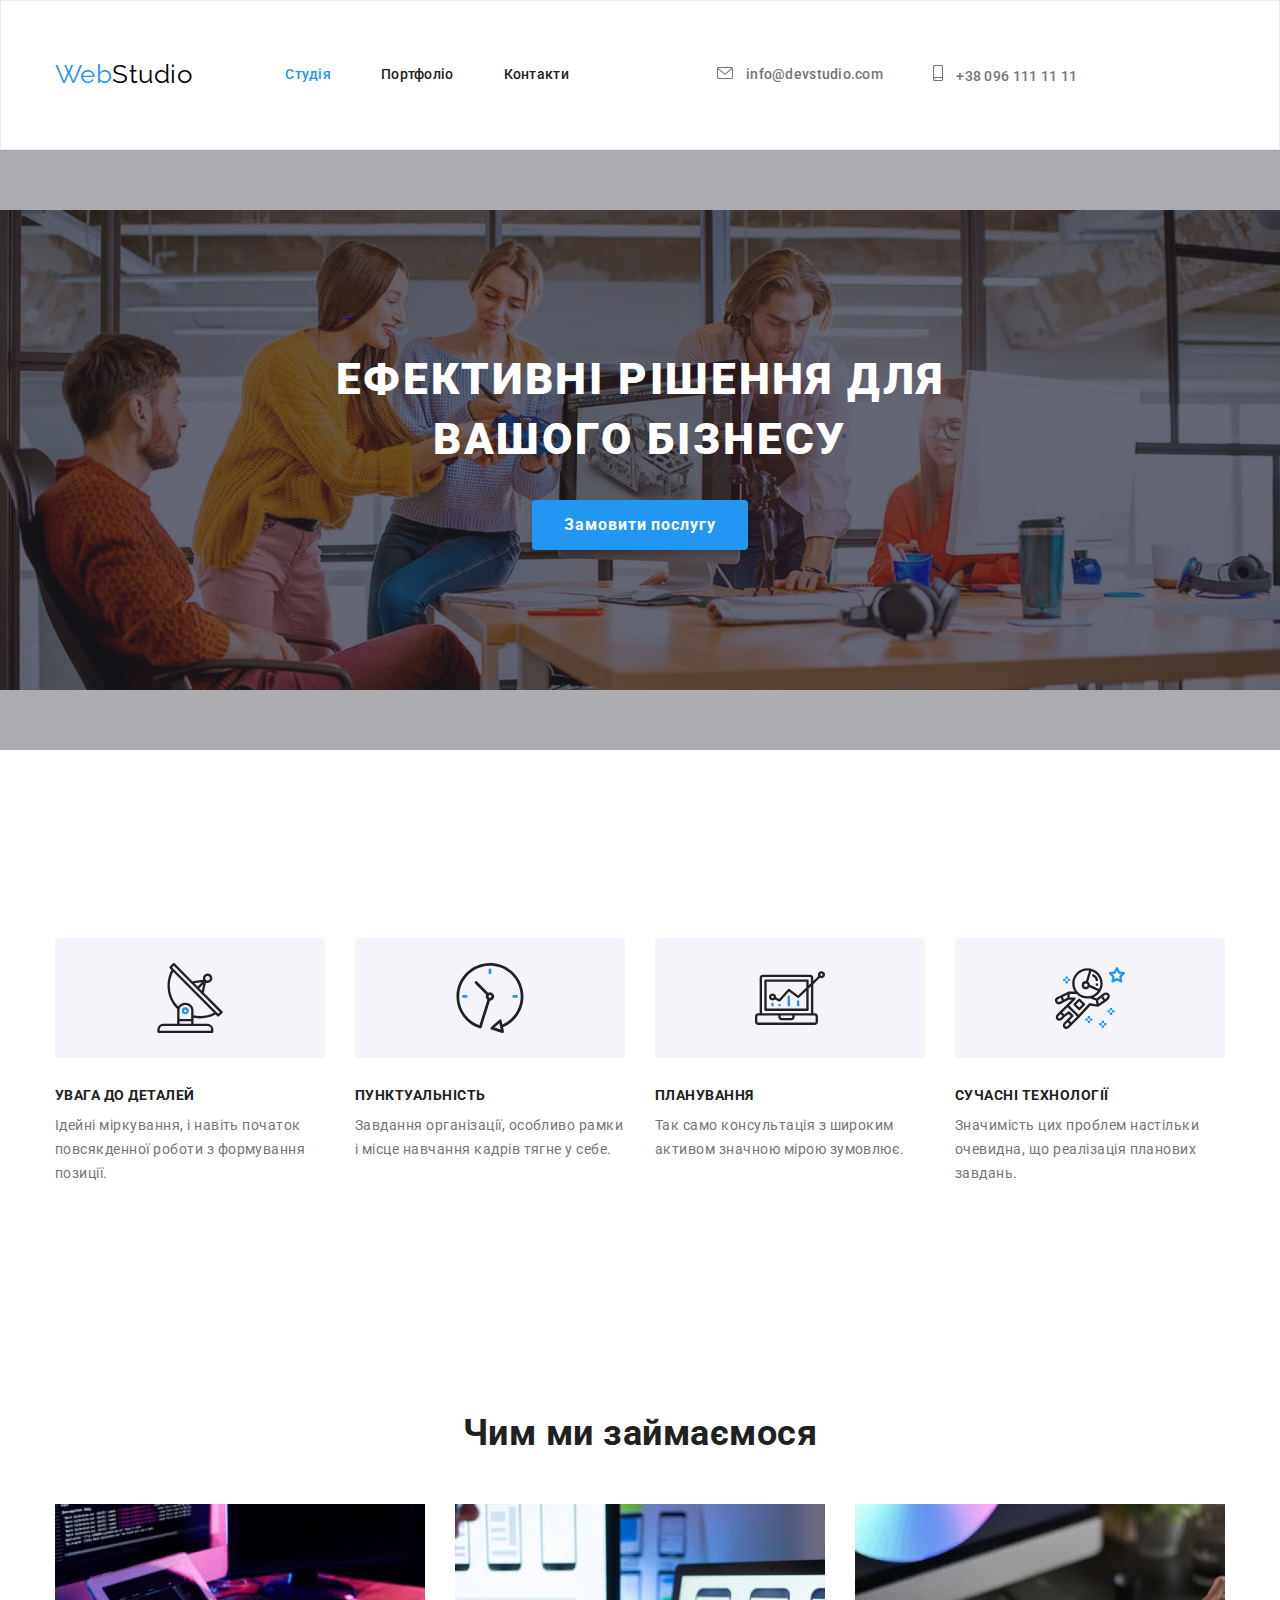
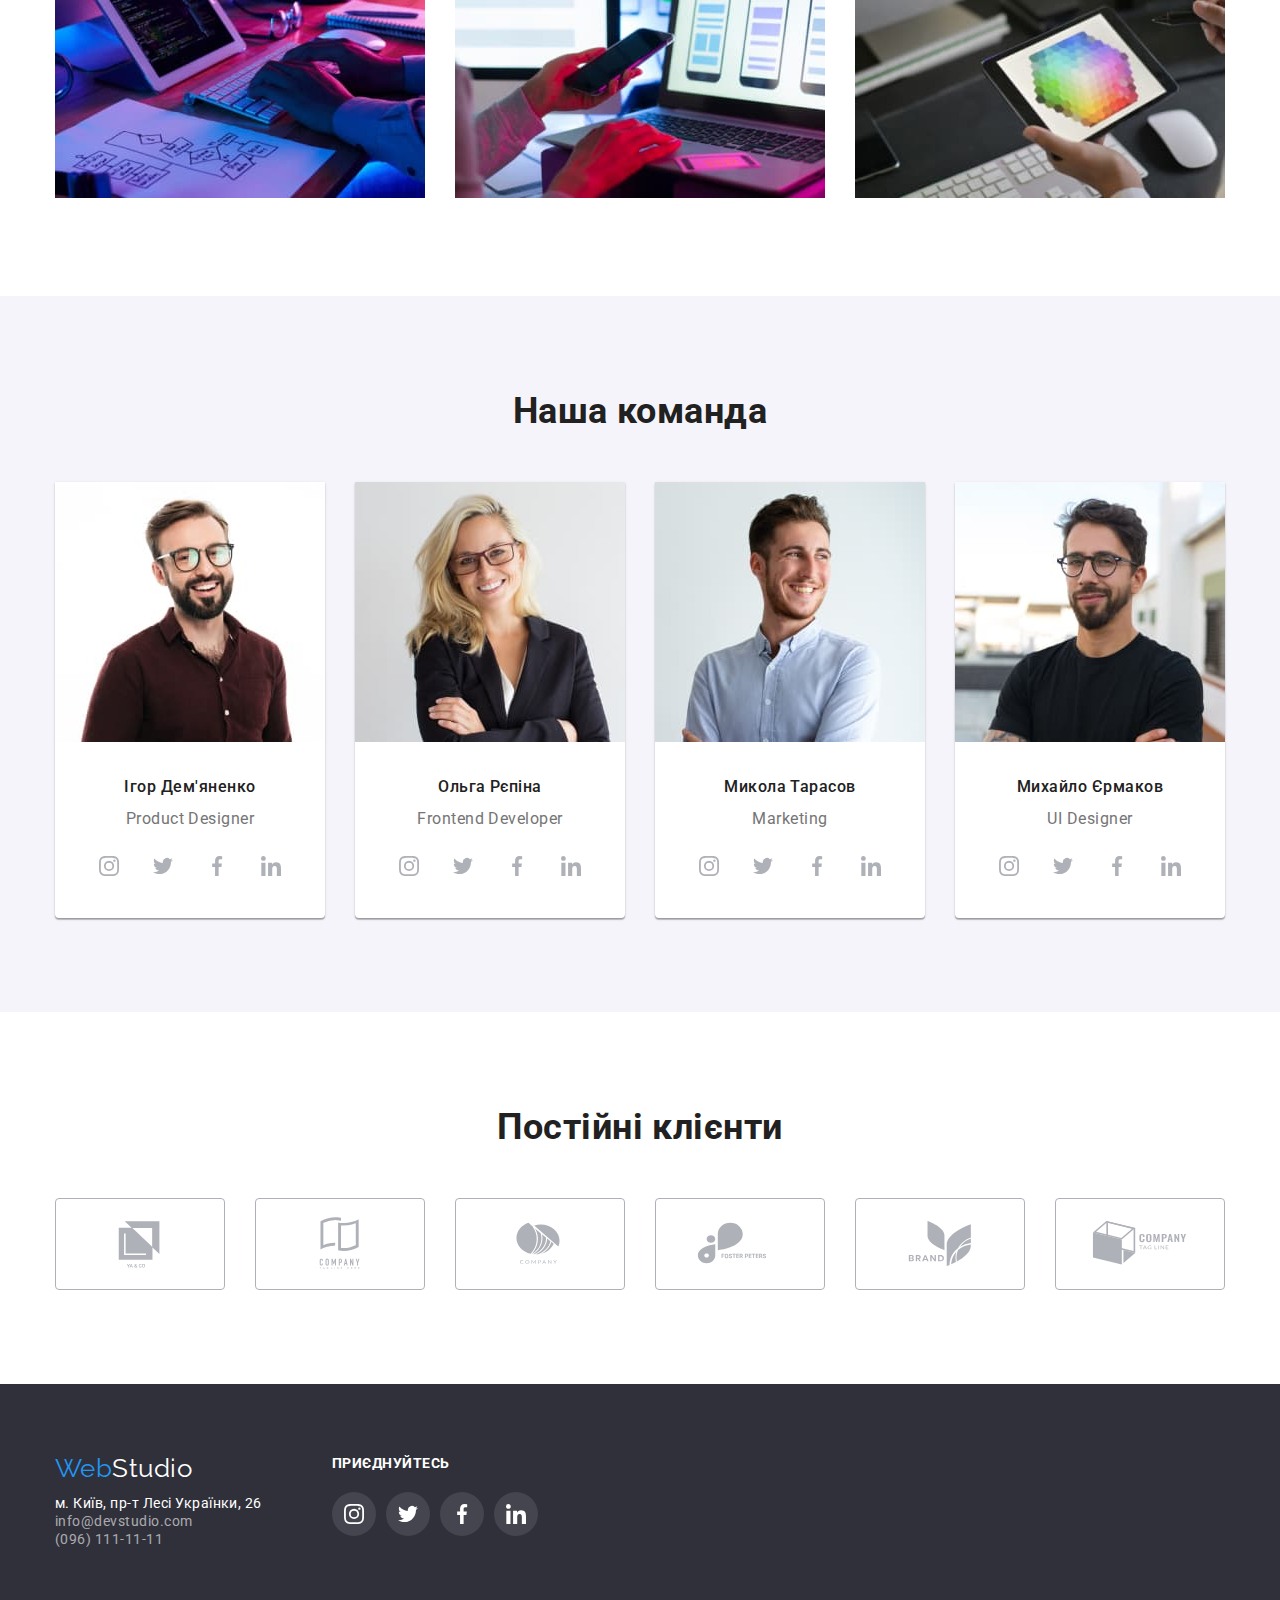
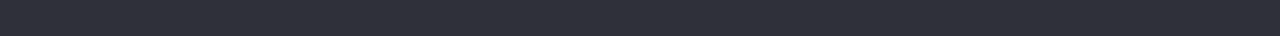
==== commit 8d7b2b98: "Додав соціал в футер" ====
--- a/index.html
+++ b/index.html
@@ -368,34 +368,74 @@
     <!-- Футер -->
     <footer class="footer">
       <div class="container-footer">
-        <a class="logo-footer" href="./index.html"
-          ><span class="logo-webf">Web</span>Studio</a
-        >
-
-        <address>
-          <ul class="nav-footer list">
-            <li>
-              <a
-                class="items"
-                href="https://goo.gl/maps/CPtrU1FHBa2aNyZL9"
-                target="_blank"
-                rel="noopener noreferrer nofollow"
-              >
-                м. Київ, пр-т Лесі Українки, 26</a
-              >
-            </li>
-            <li>
-              <a class="items-contact" href="mailto:info@devstudio.com"
-                >info@devstudio.com</a
-              >
-            </li>
-            <li>
-              <a class="items-contact" href="tel:+380961111111"
-                >(096) 111-11-11</a
-              >
-            </li>
-          </ul>
-        </address>
+        <div class="container-address">
+          <a class="logo-footer" href="./index.html"
+            ><span class="logo-webf">Web</span>Studio</a
+          >
+
+          <address>
+            <ul class="nav-footer list">
+              <li>
+                <a
+                  class="items"
+                  href="https://goo.gl/maps/CPtrU1FHBa2aNyZL9"
+                  target="_blank"
+                  rel="noopener noreferrer nofollow"
+                >
+                  м. Київ, пр-т Лесі Українки, 26</a
+                >
+              </li>
+              <li>
+                <a class="items-contact" href="mailto:info@devstudio.com"
+                  >info@devstudio.com</a
+                >
+              </li>
+              <li>
+                <a class="items-contact" href="tel:+380961111111"
+                  >(096) 111-11-11</a
+                >
+              </li>
+            </ul>
+          </address>
+        </div>
+
+        <!-- Footer social  -->
+
+        <div class="social-footer">
+          <h3 class="title-footer">Приєднуйтесь</h3>
+          <ul class="footer-social list">
+            <div class="logo-social">
+              <li>
+                <a class="link-social" href="#">
+                  <svg class="icon-social" width="20" height="20">
+                    <use href="./images/sprite.svg#icon-instagram"></use>
+                  </svg>
+                </a>
+              </li>
+              <li>
+                <a class="link-social" href="#">
+                  <svg class="icon-social" width="20" height="20">
+                    <use href="./images/sprite.svg#icon-twitter"></use>
+                  </svg>
+                </a>
+              </li>
+              <li>
+                <a class="link-social" href="#">
+                  <svg class="icon-social" width="20" height="20">
+                    <use href="./images/sprite.svg#icon-facebook"></use>
+                  </svg>
+                </a>
+              </li>
+              <li>
+                <a class="link-social" href="#">
+                  <svg class="icon-social" width="20" height="20">
+                    <use href="./images/sprite.svg#icon-linkedin"></use>
+                  </svg>
+                </a>
+              </li>
+            </div>
+          </ul>
+        </div>
       </div>
     </footer>
   </body>
--- a/css/styles.css
+++ b/css/styles.css
@@ -20,6 +20,7 @@
   --color-text-contact: rgba(255, 255, 255, 0.6);
   --background-color-social: #afb1b8;
   --border-color-header: #ececec;
+  --border-color-portfolio: #eeeeee;
 }
 
 body {
@@ -440,7 +441,7 @@
   width: 170px;
   height: 92px;
   fill: var(--background-color-social);
-  background-color: var(--background-color);
+  background-color: var(--color-white);
   border: 1px solid var(--background-color-social);
   border-radius: 4px;
 }
@@ -450,15 +451,21 @@
 }
 /* Footer */
 .footer {
+  height: 252px;
   padding-top: 0;
   background-color: var(--background-color-primary);
 }
 
 .container-footer {
+  display: flex;
   width: 100%;
   max-width: 1200px;
   margin: 0 auto;
   padding: 0 15px;
+}
+.container-address {
+  margin-top: 60px;
+  margin-bottom: 60px;
 }
 
 .logo-footer .logo-webf {
@@ -515,13 +522,59 @@
   color: var(--accent-color);
 }
 
-/* Стилі для portfolio.html */
+/* Footer social */
+.social-footer {
+  margin-top: 72px;
+  margin-left: 70px;
+  margin-bottom: 100px;
+  width: 206px;
+  height: 80px;
+}
+
+.title-footer {
+  margin-top: 0;
+  margin-bottom: 20px;
+  font-size: 14px;
+  line-height: 1.14;
+  text-transform: uppercase;
+
+  color: var(--color-white);
+}
+.footer-social {
+  display: flex;
+  justify-content: center;
+  align-items: center;
+  gap: 10px;
+}
+
+.logo-social {
+  display: flex;
+  justify-content: center;
+  align-items: center;
+
+  gap: 10px;
+}
+
+.link-social {
+  display: flex;
+  justify-content: center;
+  align-items: center;
+  width: 44px;
+  height: 44px;
+  fill: var(--color-white);
+  background-color: rgba(255, 255, 255, 0.1);
+  border-radius: 50%;
+}
+.link-social:hover {
+  fill: var(--color-white);
+  background-color: var(--accent-color);
+}
 
 /* Кнопки навігації */
 .project {
   padding: 94px 0;
   background-color: var(--color-white);
-  border: 1px solid #eeeeee;
+  border: 1px solid var(--border-color-portfolio);
 }
 
 .container-project {
@@ -582,7 +635,7 @@
 .section-project {
   width: 370px;
   height: 404px;
-  border: 1px solid #eeeeee;
+  border: 1px solid var(--border-color-portfolio);
 }
 
 .photo-portfolio {
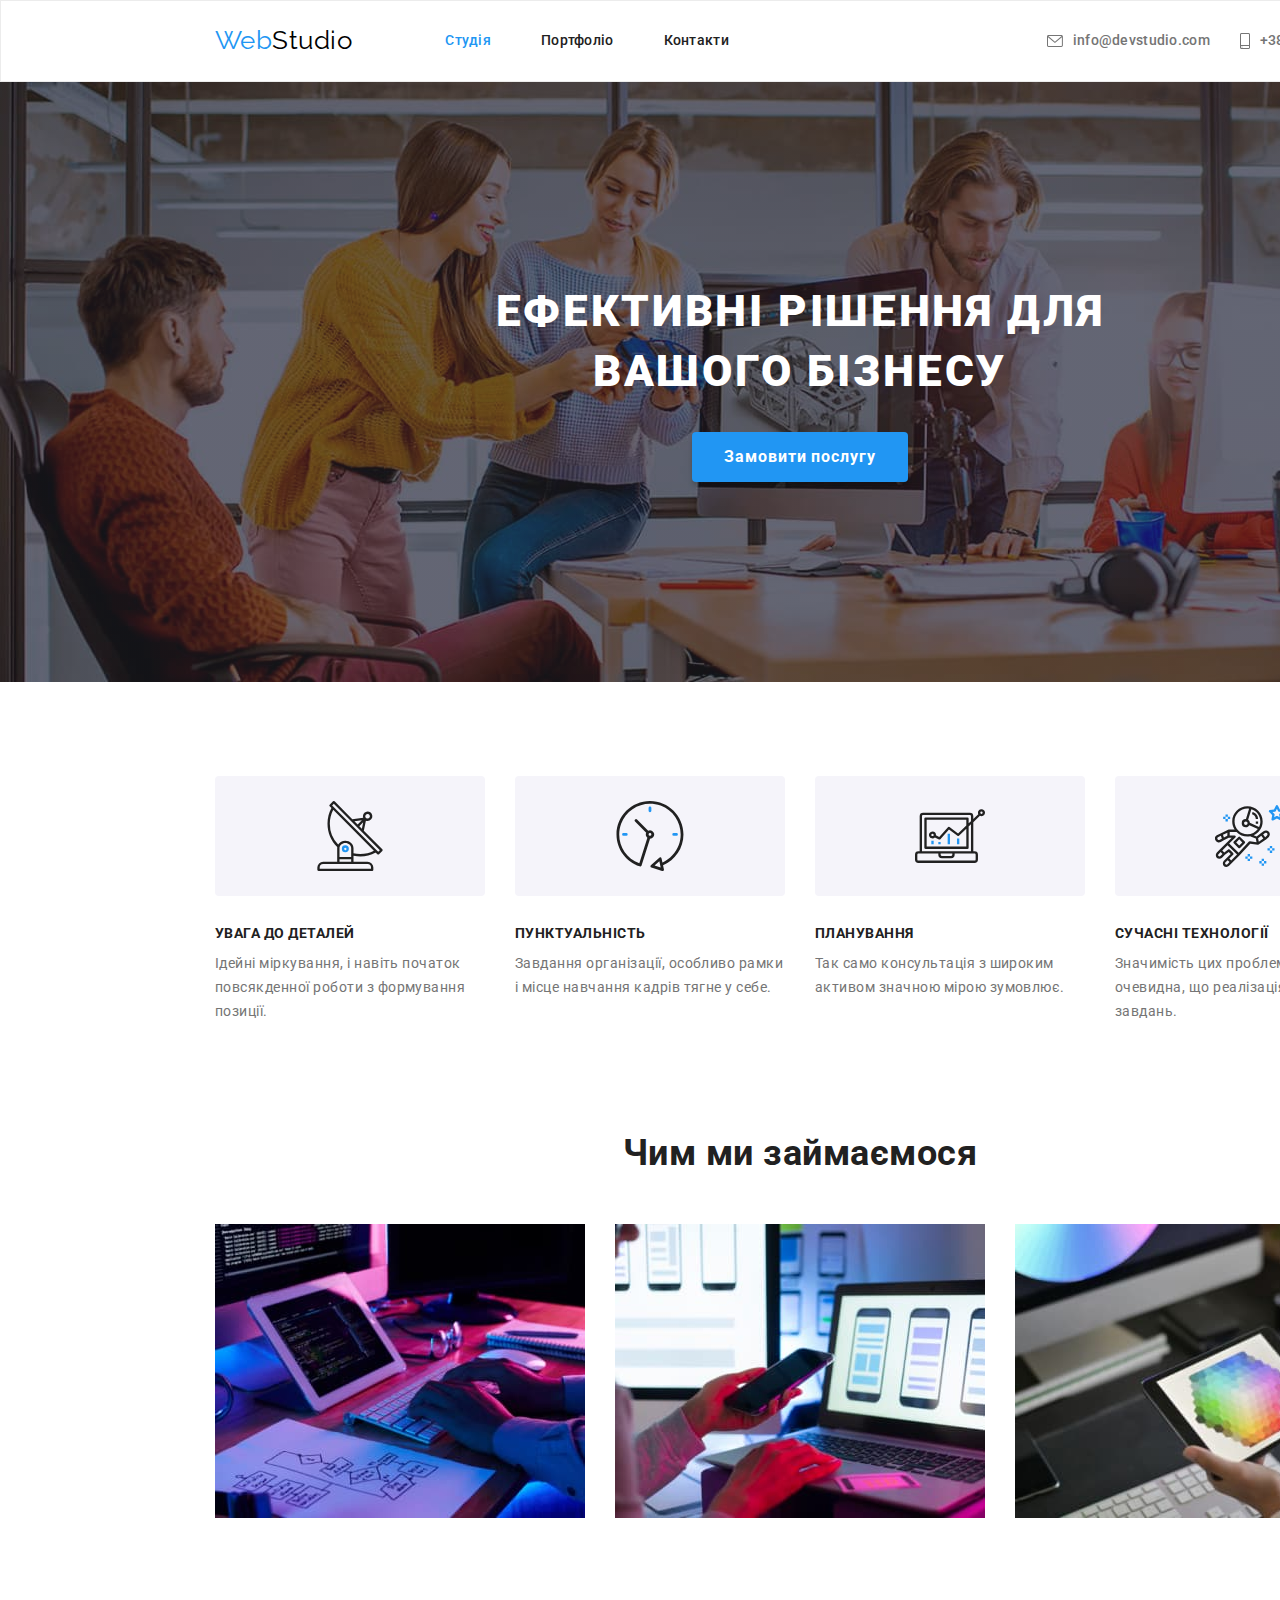
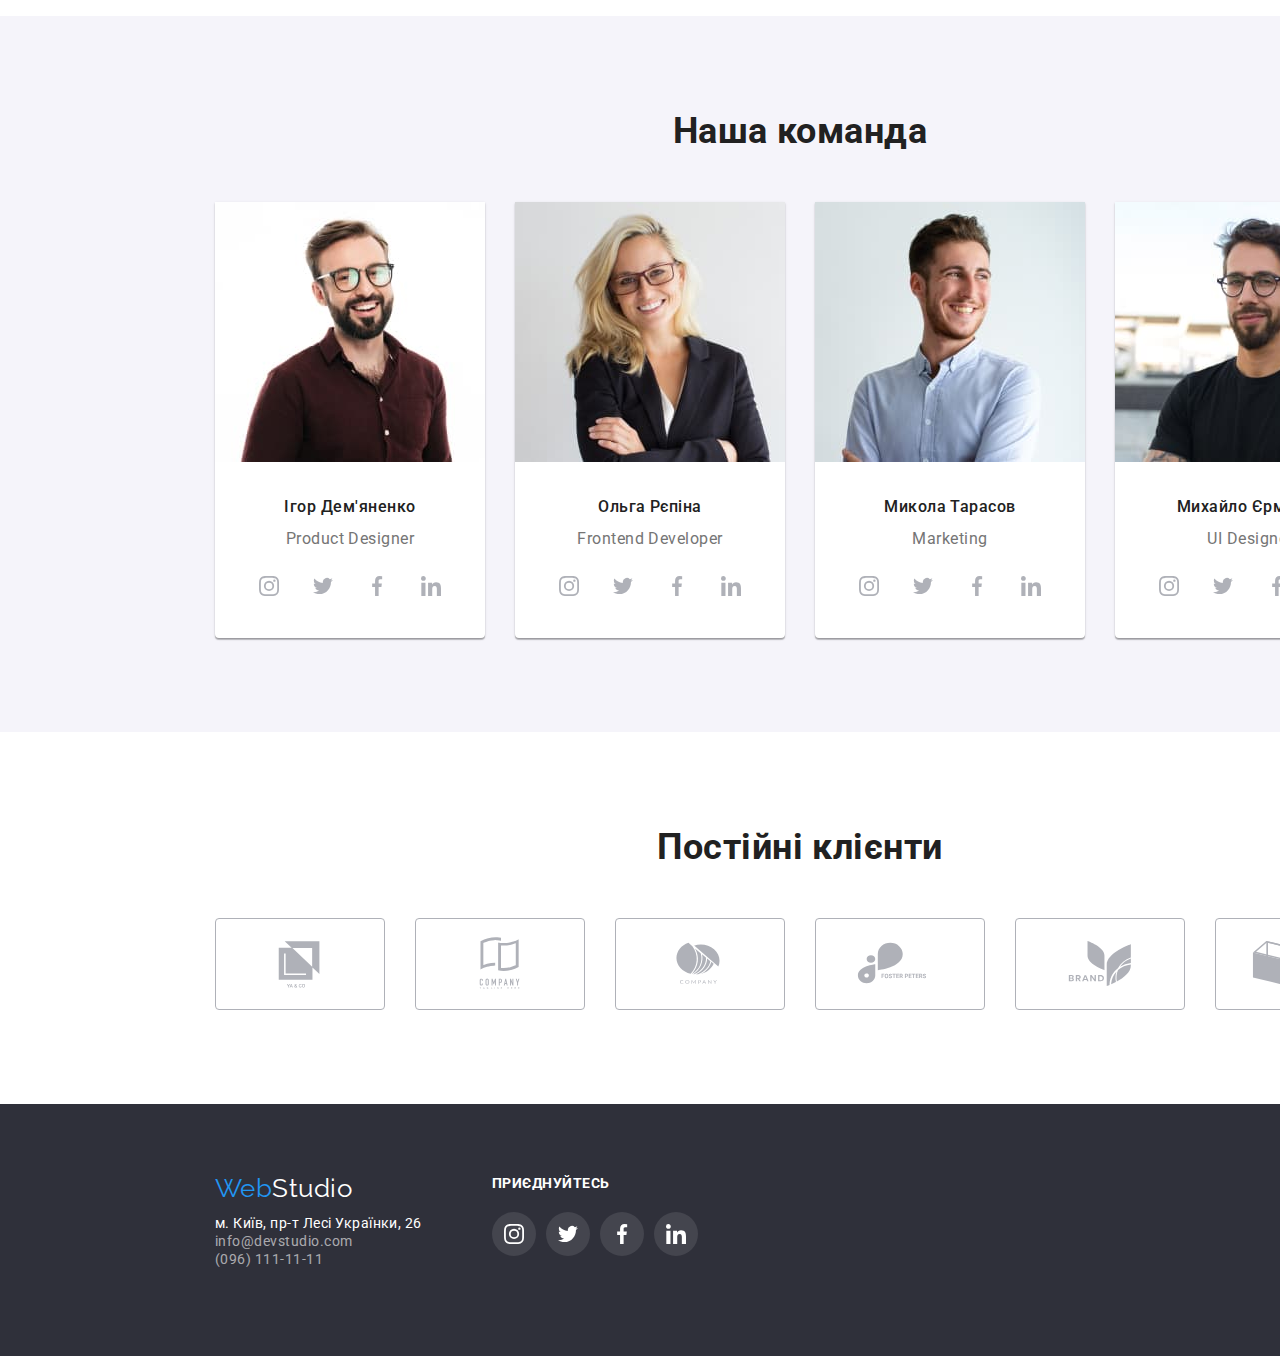
==== commit a89e1ee2: "Доопрацювання д/з" ====
--- a/index.html
+++ b/index.html
@@ -64,7 +64,7 @@
     <main>
       <!-- Герой -->
       <section class="hero">
-        <div class="overlay">
+        <div class="hero-list">
           <h1 class="hero-title">Ефективні рішення для вашого бізнесу</h1>
           <button class="button" type="button">Замовити послугу</button>
         </div>
--- a/css/styles.css
+++ b/css/styles.css
@@ -24,6 +24,7 @@
 }
 
 body {
+  width: 1600px;
   color: var(--primary-text-color);
   font-family: Roboto, sans-serif;
   letter-spacing: 0.03em;
@@ -33,11 +34,18 @@
   padding: 0;
   margin: 0;
   list-style: none;
+  text-decoration: none;
 }
 
 /* Лого */
 
 .header {
+  display: flex;
+  justify-content: center;
+  align-items: center;
+  max-width: 1600px;
+
+  margin: 0 auto;
   border: 1px solid var(--border-color-header);
 }
 
@@ -47,13 +55,11 @@
   align-items: center;
   width: 100%;
   max-width: 1200px;
-  margin: 0 auto;
+  height: 80px;
   padding: 0 15px;
 }
 
 .logo {
-  padding-top: 24px;
-  padding-bottom: 25px;
   margin-right: 93px;
 
   font-family: var(--font-family-sekondary);
@@ -82,7 +88,7 @@
 
 .nav-site {
   display: flex;
-  padding: 32px 0;
+  padding: 0;
   margin: 0 auto;
 }
 
@@ -119,12 +125,12 @@
   max-width: 1200px;
   padding-top: 32px;
   padding-bottom: 32px;
-  margin: 0 auto;
+  margin: 0 auto 0 318px;
   text-align: center;
 }
 .nav {
   display: flex;
-  gap: 50px;
+  gap: 30px;
 }
 
 .nav-contact {
@@ -134,7 +140,7 @@
 }
 .icon-header {
   margin-right: 10px;
-  margin-left: auto;
+
   fill: currentColor;
 }
 .icon-header:hover {
@@ -142,7 +148,9 @@
 }
 
 .nav .item-header {
-  display: block;
+  display: flex;
+  justify-content: center;
+  align-items: center;
   padding: 32px 0;
   color: var(--text-color);
 
@@ -161,16 +169,14 @@
 /* Hero */
 
 .hero {
-  padding: 0 0 94px 0;
-  text-align: center;
-}
-
-.overlay {
-  max-width: 100%;
-  width: 1600px;
-  height: 600px;
+  display: flex;
+  justify-content: center;
+  align-items: center;
+  max-width: 1600px;
+  min-height: 600px;
   margin-left: auto;
   margin-right: auto;
+  text-align: center;
   background-image: linear-gradient(
       to right,
       rgba(47, 48, 58, 0.4),
@@ -179,16 +185,20 @@
     url('../images/bg-hero.jpg');
   background-repeat: no-repeat;
   background-position: center;
-  background-size: contain;
+  background-size: cover;
+}
+.hero-list {
+  display: block;
+  justify-content: center;
+  align-items: center;
+  padding: 200px auto;
 }
 
 .hero-title {
   max-width: 696px;
-  padding-top: 200px;
-  margin-top: 0;
-  margin-bottom: 30px;
-  margin-left: auto;
-  margin-right: auto;
+
+  margin: 0 auto;
+
   color: var(--color-white);
 
   font-weight: 900;
@@ -203,7 +213,7 @@
 
   min-width: 216px;
   padding: 10px 32px;
-  margin-bottom: 200px;
+  margin-top: 30px;
   margin-left: auto;
   margin-right: auto;
 
@@ -227,7 +237,7 @@
 
 /* Section Переваги */
 .section-benefits {
-  padding: 94px 0;
+  padding-top: 94px;
 }
 
 .container-benefits {
@@ -238,7 +248,6 @@
 }
 .section-title {
   display: flex;
-  padding-bottom: 24px;
   gap: 30px;
 }
 
@@ -597,9 +606,7 @@
   padding: 6px 22px;
 
   color: var(--primary-text-color);
-  background-color: var(--background-color-sekondary);
-  box-shadow: 0px 3px 1px rgba(0, 0, 0, 0.1), 0px 1px 2px rgba(0, 0, 0, 0.08),
-    0px 2px 2px rgba(0, 0, 0, 0.12);
+
   border-radius: 4px;
   border: none;
 
@@ -614,6 +621,8 @@
 .buttons:focus {
   color: var(--color-white);
   background-color: var(--accent-color);
+  box-shadow: 0px 3px 1px rgba(0, 0, 0, 0.1), 0px 1px 2px rgba(0, 0, 0, 0.08),
+    0px 2px 2px rgba(0, 0, 0, 0.12);
 }
 
 /* Наші проекти */
@@ -632,10 +641,18 @@
   gap: 30px 30px;
 }
 
-.section-project {
+.portfolio-link {
+  display: block;
   width: 370px;
   height: 404px;
   border: 1px solid var(--border-color-portfolio);
+  text-decoration: none;
+}
+
+.portfolio-link:hover,
+.portfolio-link:focus {
+  box-shadow: 0px 1px 1px rgba(0, 0, 0, 0.12), 0px 4px 4px rgba(0, 0, 0, 0.06),
+    1px 4px 6px rgba(0, 0, 0, 0.16);
 }
 
 .photo-portfolio {
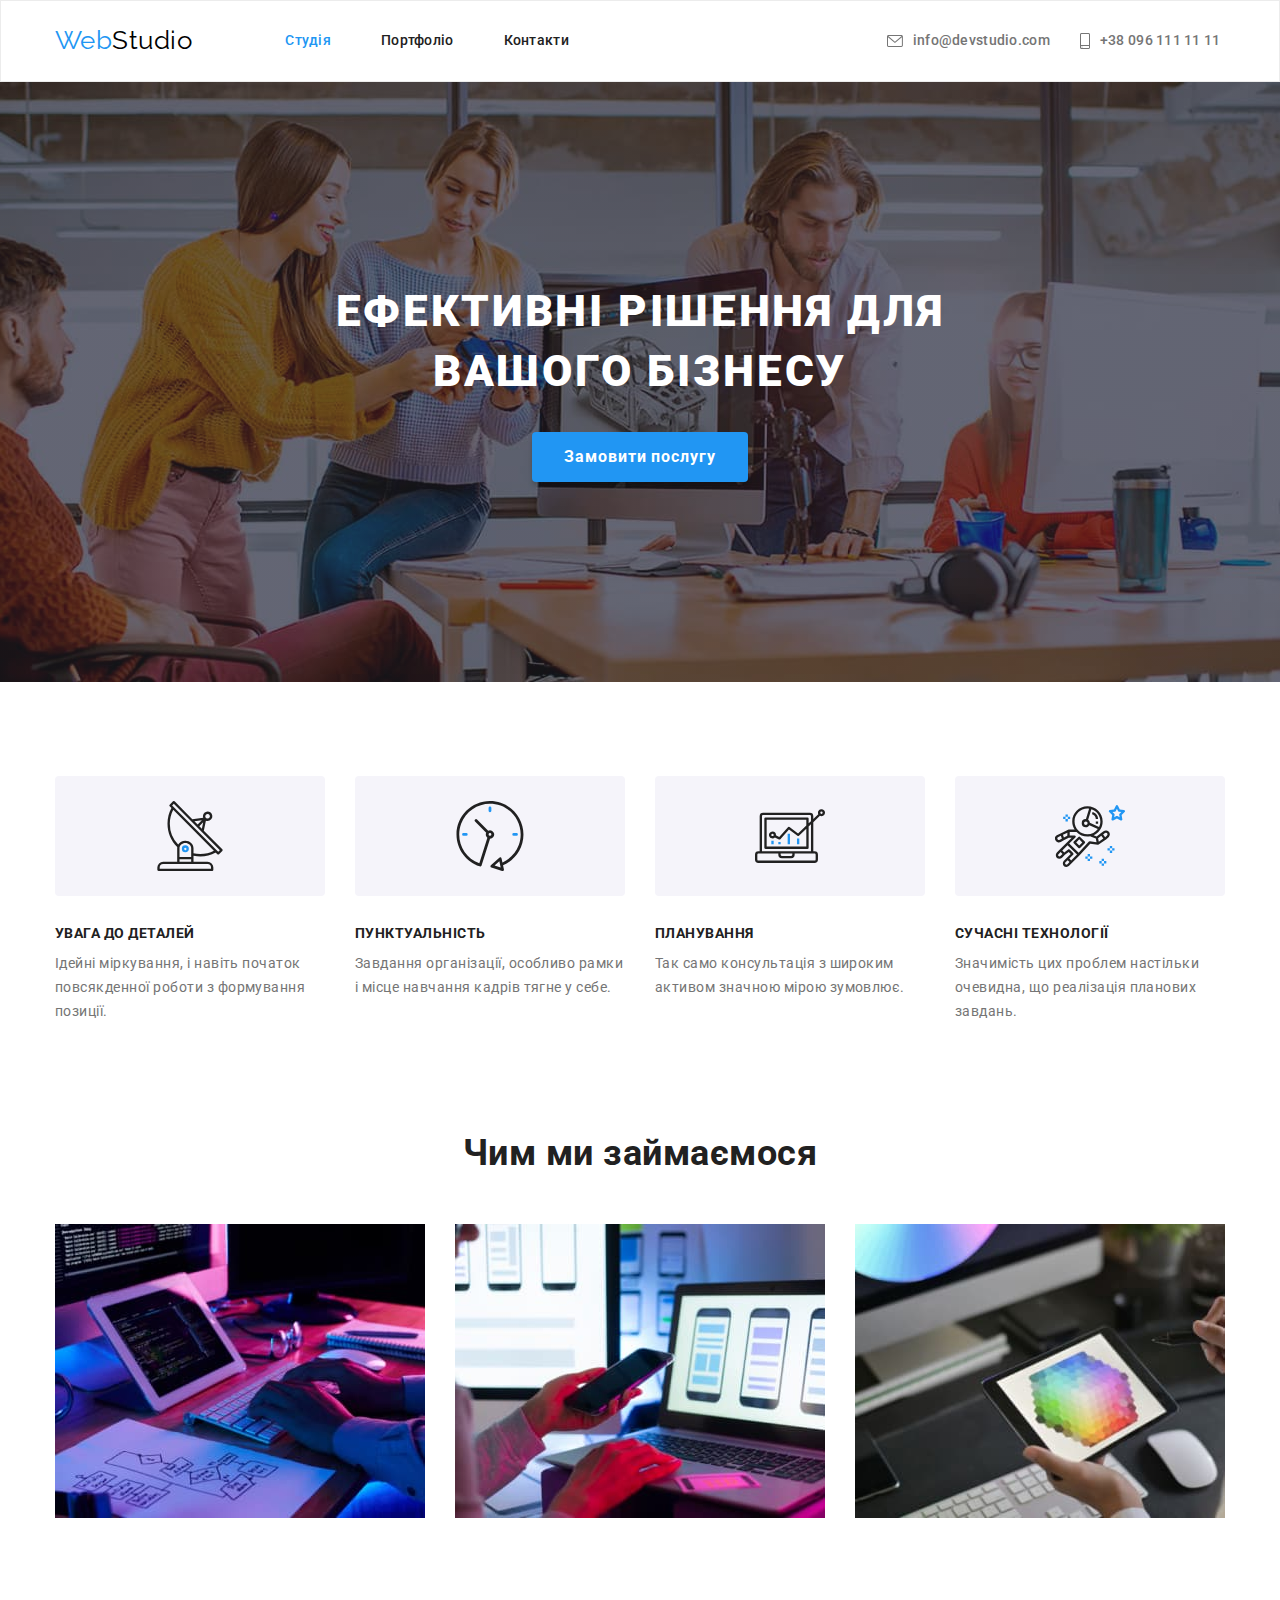
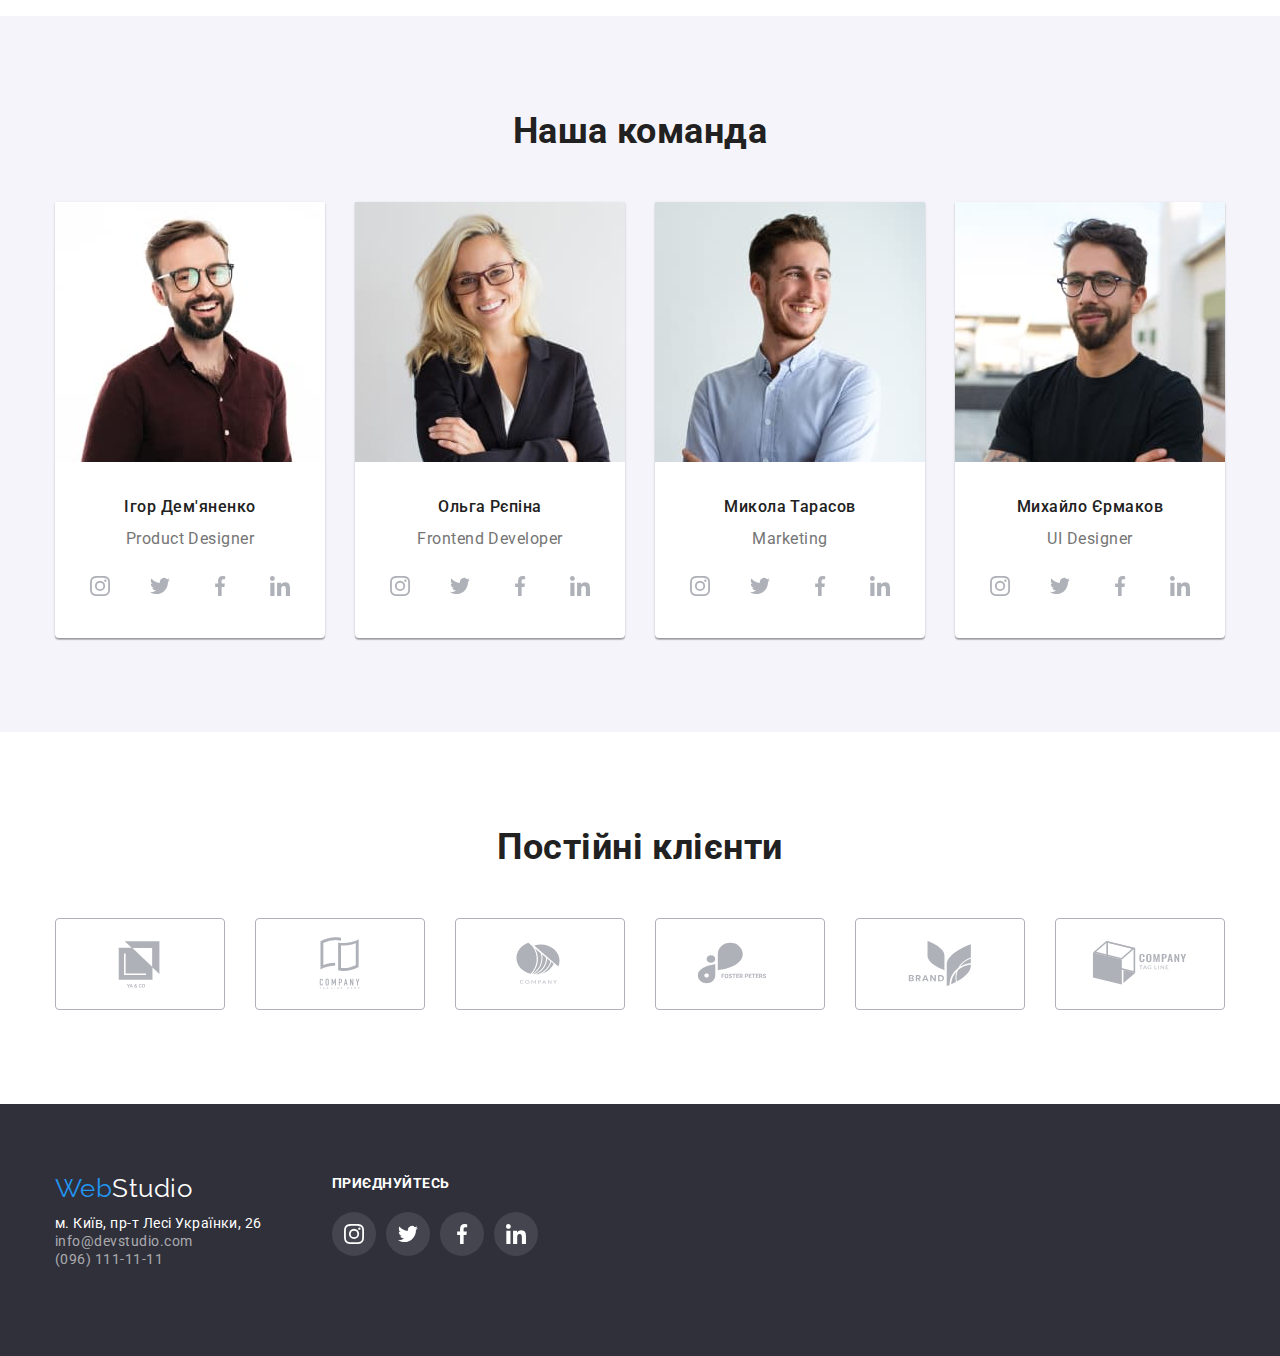
==== commit bd388379: "Виправив div" ====
--- a/index.html
+++ b/index.html
@@ -165,8 +165,8 @@
               <img src="./images/photo1.jpg" alt="Ігор" width="270" />
               <h3 class="title">Ігор Дем'яненко</h3>
               <p class="subtitle">Product Designer</p>
-              <ul class="social-team list">
-                <div class="social-logo">
+              <div class="social-logo">
+                <ul class="social-team list">
                   <li>
                     <a class="social-link" href="#">
                       <svg class="social-icon" width="20" height="20">
@@ -195,15 +195,15 @@
                       </svg>
                     </a>
                   </li>
-                </div>
-              </ul>
+                </ul>
+              </div>
             </li>
             <li class="tiam-foto">
               <img src="./images/photo2.jpg" alt="Ольга" width="270" />
               <h3 class="title">Ольга Рєпіна</h3>
               <p class="subtitle">Frontend Developer</p>
-              <ul class="social-team list">
-                <div class="social-logo">
+              <div class="social-logo">
+                <ul class="social-team list">
                   <li>
                     <a class="social-link" href="#">
                       <svg class="social-icon" width="20" height="20">
@@ -232,15 +232,15 @@
                       </svg>
                     </a>
                   </li>
-                </div>
-              </ul>
+                </ul>
+              </div>
             </li>
             <li class="tiam-foto">
               <img src="./images/photo3.jpg" alt="Микола" width="270" />
               <h3 class="title">Микола Тарасов</h3>
               <p class="subtitle">Marketing</p>
-              <ul class="social-team list">
-                <div class="social-logo">
+              <div class="social-logo">
+                <ul class="social-team list">
                   <li>
                     <a class="social-link" href="#">
                       <svg class="social-icon" width="20" height="20">
@@ -269,15 +269,15 @@
                       </svg>
                     </a>
                   </li>
-                </div>
-              </ul>
+                </ul>
+              </div>
             </li>
             <li class="tiam-foto">
               <img src="./images/photo4.jpg" alt="Михайло" width="270" />
               <h3 class="title">Михайло Єрмаков</h3>
               <p class="subtitle">UI Designer</p>
-              <ul class="social-team list">
-                <div class="social-logo">
+              <div class="social-logo">
+                <ul class="social-team list">
                   <li>
                     <a class="social-link" href="#">
                       <svg class="social-icon" width="20" height="20">
@@ -306,8 +306,8 @@
                       </svg>
                     </a>
                   </li>
-                </div>
-              </ul>
+                </ul>
+              </div>
             </li>
           </ul>
         </div>
@@ -403,8 +403,8 @@
 
         <div class="social-footer">
           <h3 class="title-footer">Приєднуйтесь</h3>
-          <ul class="footer-social list">
-            <div class="logo-social">
+          <div class="logo-social">
+            <ul class="footer-social list">
               <li>
                 <a class="link-social" href="#">
                   <svg class="icon-social" width="20" height="20">
@@ -433,8 +433,8 @@
                   </svg>
                 </a>
               </li>
-            </div>
-          </ul>
+            </ul>
+          </div>
         </div>
       </div>
     </footer>
--- a/css/styles.css
+++ b/css/styles.css
@@ -24,7 +24,6 @@
 }
 
 body {
-  width: 1600px;
   color: var(--primary-text-color);
   font-family: Roboto, sans-serif;
   letter-spacing: 0.03em;
@@ -321,7 +320,12 @@
 /* Section Наша команда */
 
 .section-team {
+  display: flex;
+  justify-content: center;
+  align-items: center;
+  max-width: 1600px;
   padding: 94px 0;
+  margin: 0 auto;
   text-align: center;
   background-color: var(--background-color-sekondary);
 }
@@ -381,28 +385,25 @@
   line-height: 1.19;
 }
 
-.social-team {
-  display: flex;
-  justify-content: center;
-  align-items: center;
-  width: 206px;
-  height: 44px;
+.social-logo {
+  display: flex;
+  justify-content: center;
+  align-items: center;
   margin-bottom: 30px;
-  gap: 16px;
-}
-
-.social-team {
   margin-left: auto;
   margin-right: auto;
-}
-
-.social-logo {
-  display: flex;
-  justify-content: center;
-  align-items: center;
   width: 206px;
   height: 44px;
   gap: 10px;
+}
+
+.social-team {
+  display: flex;
+  justify-content: center;
+  align-items: center;
+  width: 206px;
+  height: 44px;
+  gap: 16px;
 }
 
 .social-link {
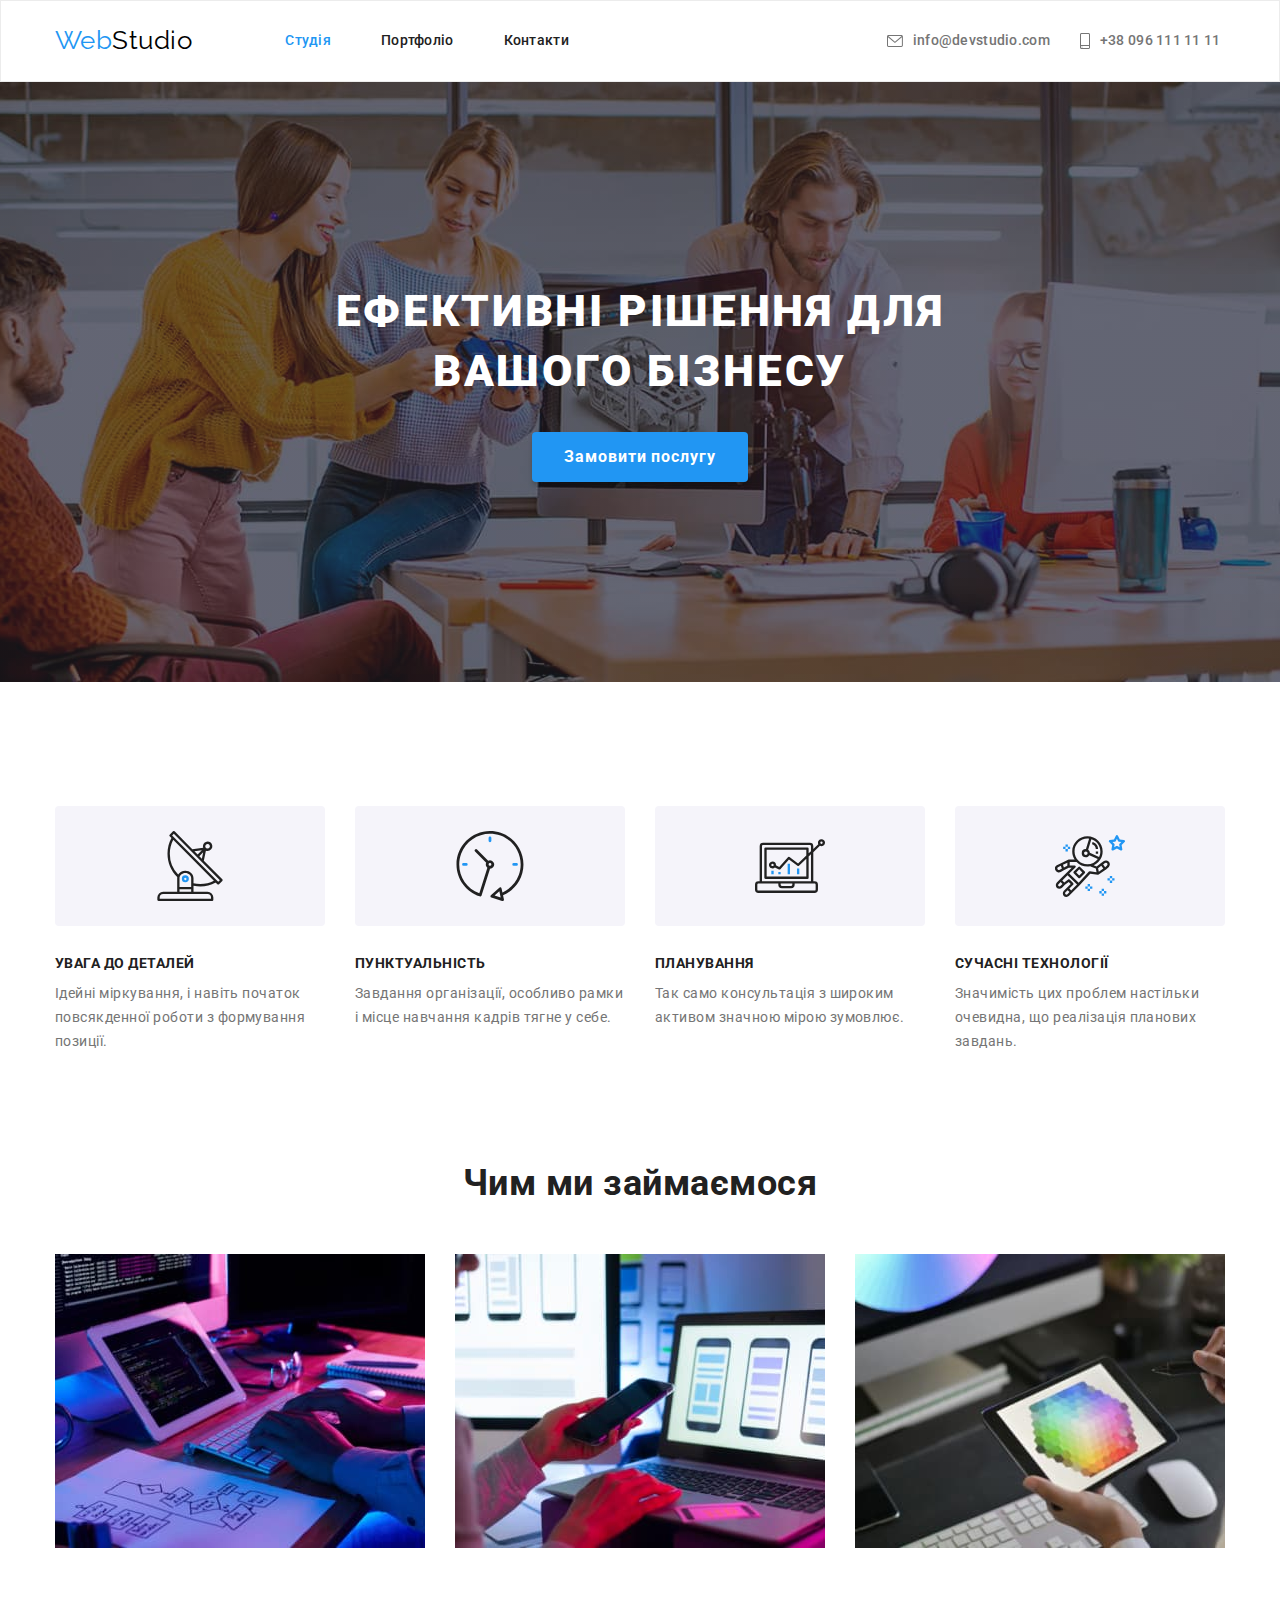
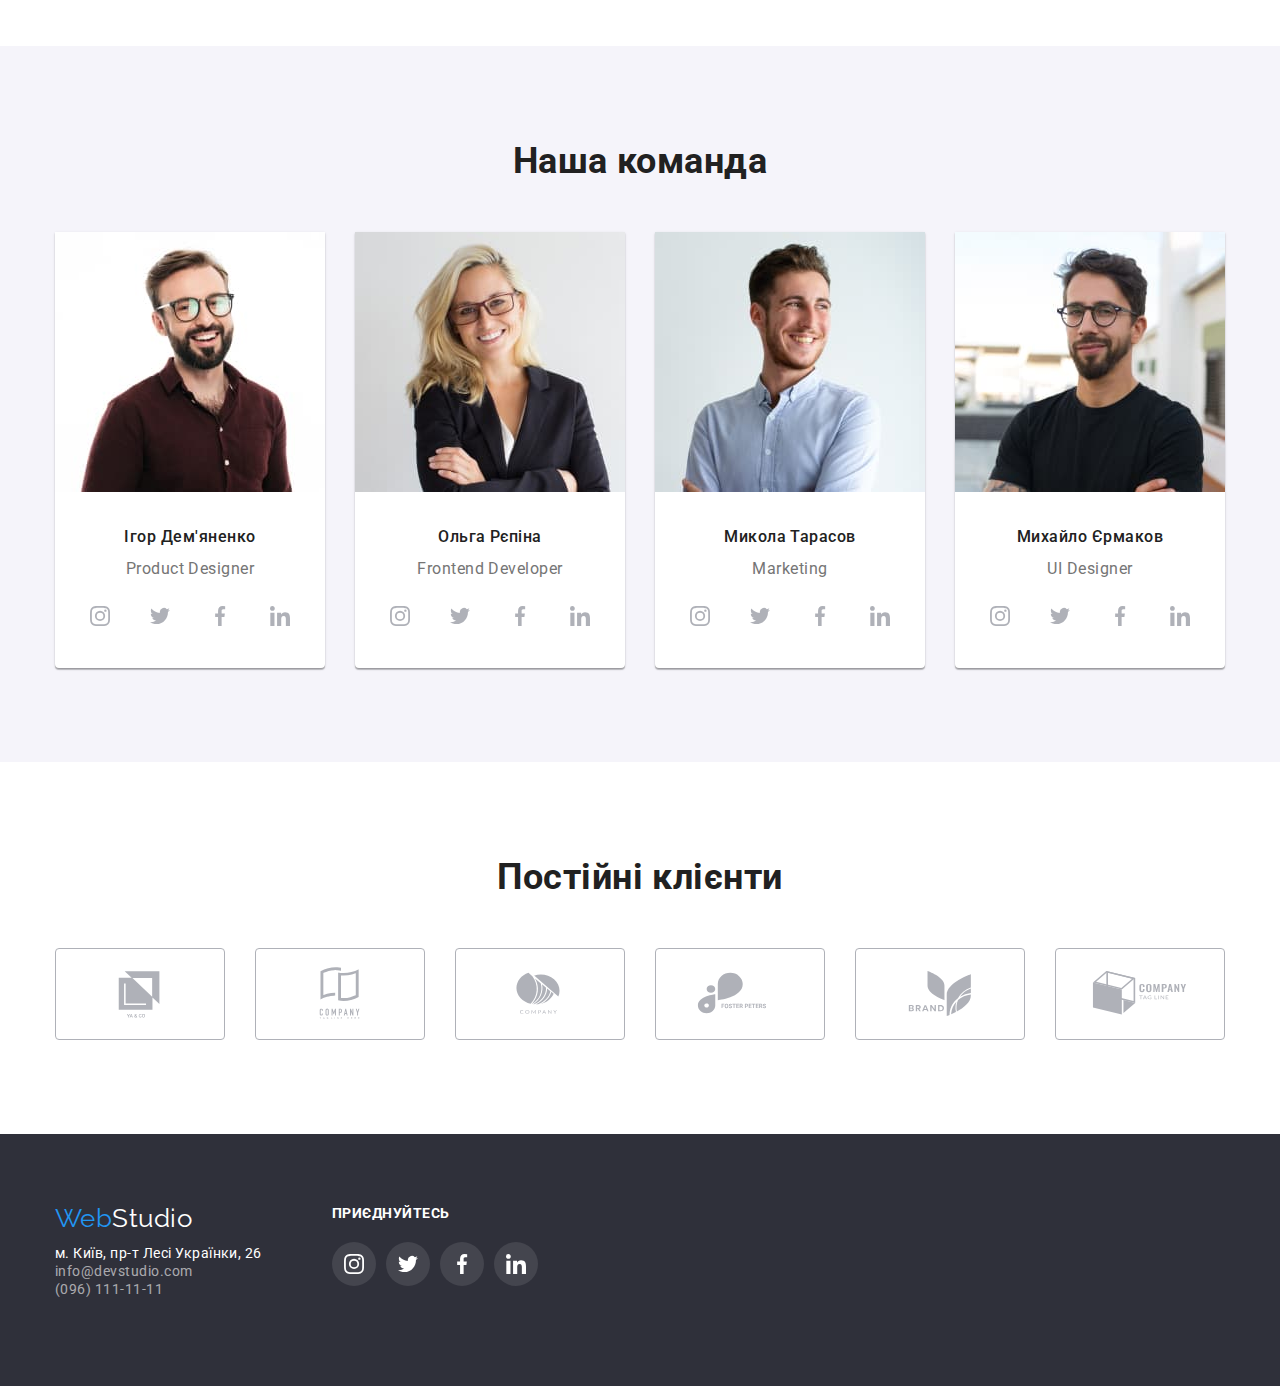
==== commit 571d327a: "Виправив максимальну ширину" ====
--- a/index.html
+++ b/index.html
@@ -161,7 +161,7 @@
         <div class="container-team">
           <h2 class="team-title">Наша команда</h2>
           <ul class="team list">
-            <li class="tiam-foto">
+            <li class="team-foto">
               <img src="./images/photo1.jpg" alt="Ігор" width="270" />
               <h3 class="title">Ігор Дем'яненко</h3>
               <p class="subtitle">Product Designer</p>
@@ -198,7 +198,7 @@
                 </ul>
               </div>
             </li>
-            <li class="tiam-foto">
+            <li class="team-foto">
               <img src="./images/photo2.jpg" alt="Ольга" width="270" />
               <h3 class="title">Ольга Рєпіна</h3>
               <p class="subtitle">Frontend Developer</p>
@@ -235,7 +235,7 @@
                 </ul>
               </div>
             </li>
-            <li class="tiam-foto">
+            <li class="team-foto">
               <img src="./images/photo3.jpg" alt="Микола" width="270" />
               <h3 class="title">Микола Тарасов</h3>
               <p class="subtitle">Marketing</p>
@@ -272,7 +272,7 @@
                 </ul>
               </div>
             </li>
-            <li class="tiam-foto">
+            <li class="team-foto">
               <img src="./images/photo4.jpg" alt="Михайло" width="270" />
               <h3 class="title">Михайло Єрмаков</h3>
               <p class="subtitle">UI Designer</p>
--- a/css/styles.css
+++ b/css/styles.css
@@ -24,6 +24,7 @@
 }
 
 body {
+  max-width: 1600px;
   color: var(--primary-text-color);
   font-family: Roboto, sans-serif;
   letter-spacing: 0.03em;
@@ -42,7 +43,6 @@
   display: flex;
   justify-content: center;
   align-items: center;
-  max-width: 1600px;
 
   margin: 0 auto;
   border: 1px solid var(--border-color-header);
@@ -171,10 +171,8 @@
   display: flex;
   justify-content: center;
   align-items: center;
-  max-width: 1600px;
   min-height: 600px;
-  margin-left: auto;
-  margin-right: auto;
+  margin: 0 auto 30px;
   text-align: center;
   background-image: linear-gradient(
       to right,
@@ -323,7 +321,7 @@
   display: flex;
   justify-content: center;
   align-items: center;
-  max-width: 1600px;
+
   padding: 94px 0;
   margin: 0 auto;
   text-align: center;
@@ -357,7 +355,7 @@
   line-height: 1.17;
 }
 
-.tiam-foto {
+.team-foto {
   display: block;
 
   background-color: var(--color-white);
